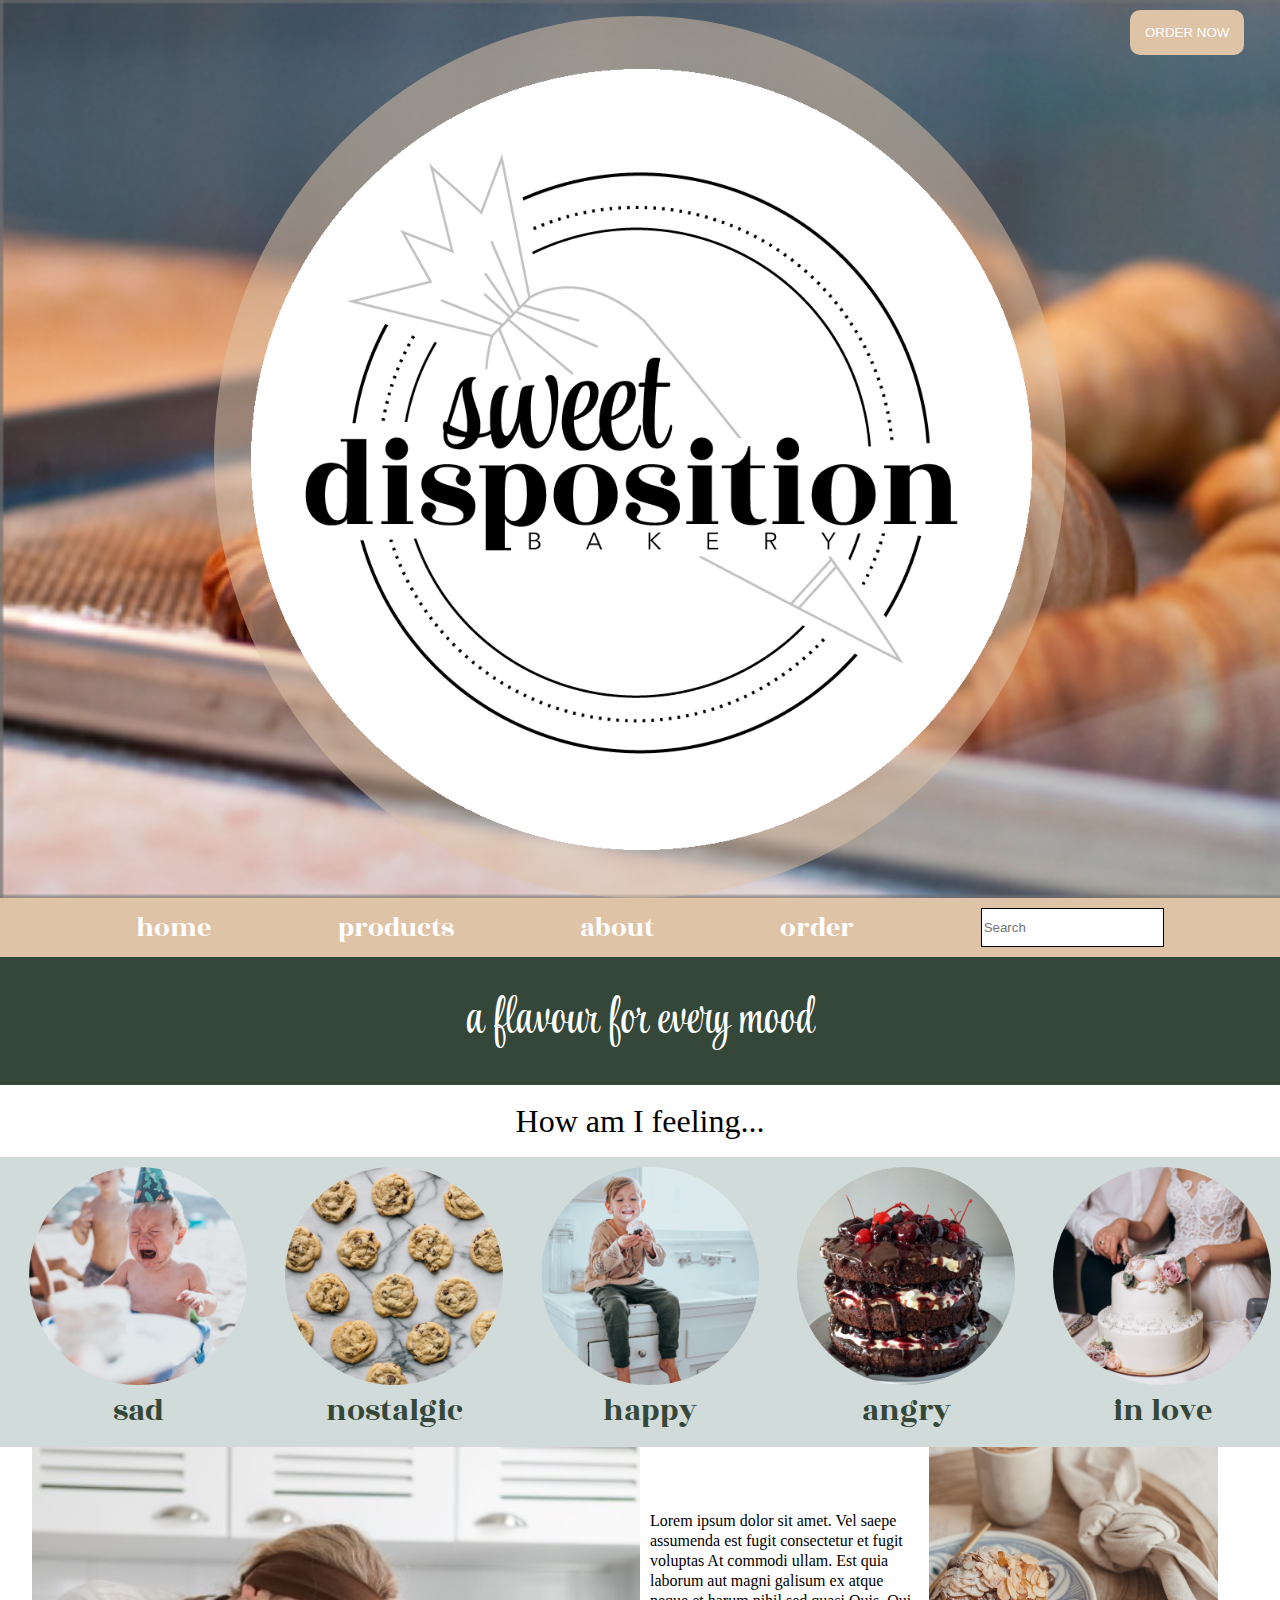
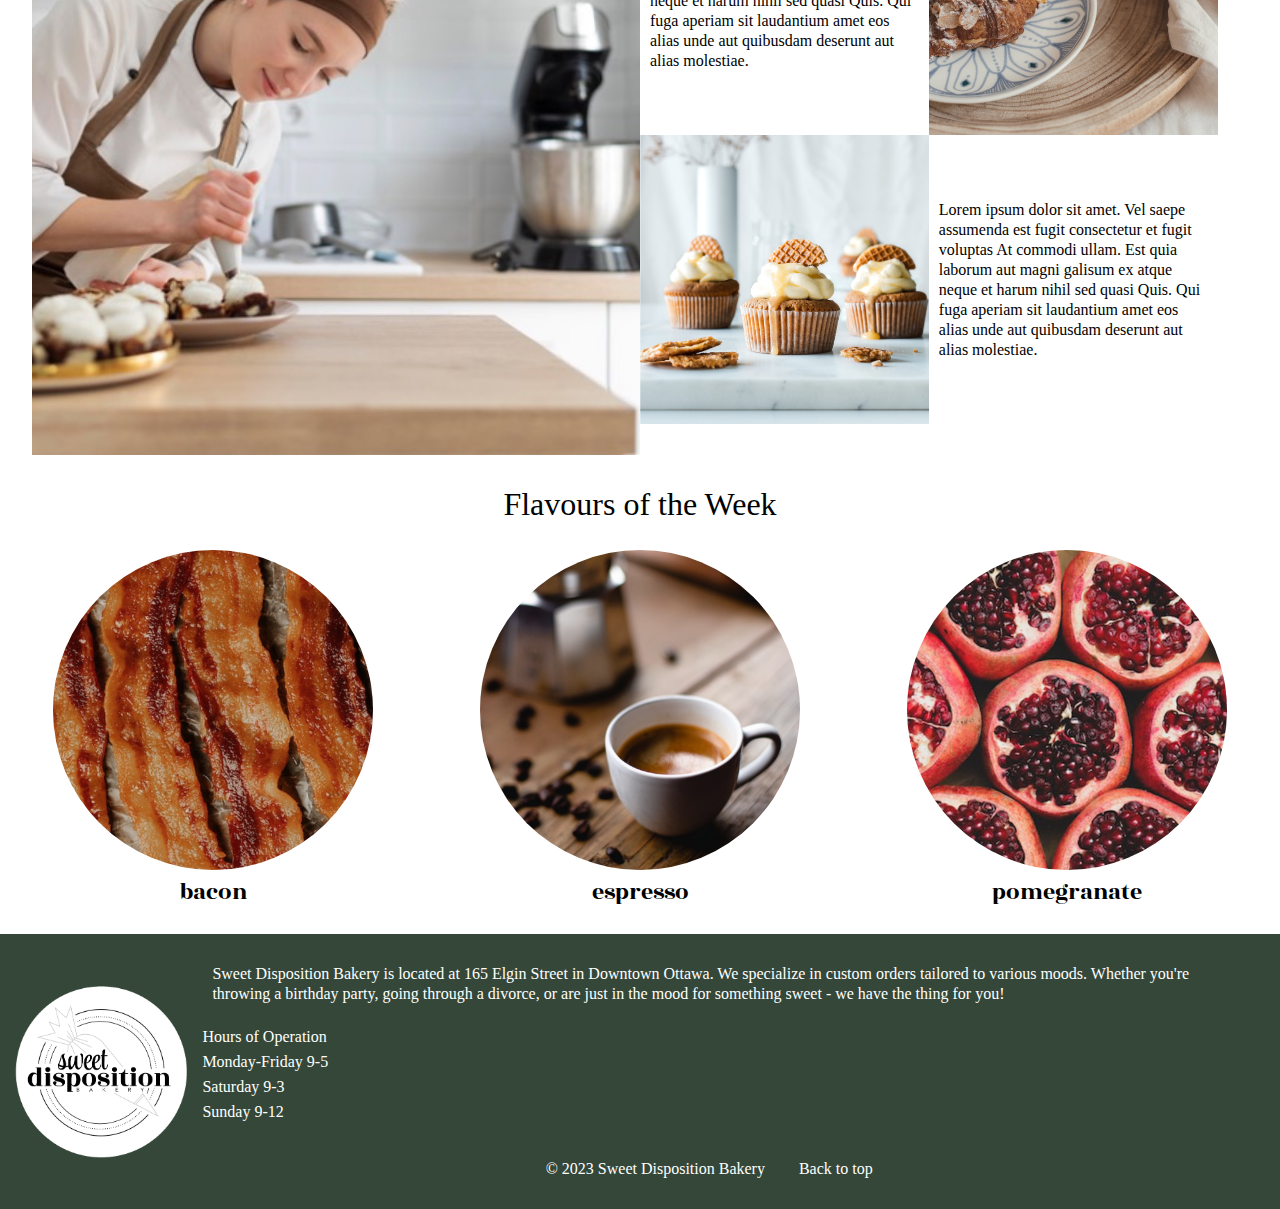
==== index.html @ cc915591 "adds responsive images" ====
<!DOCTYPE html>
<html lang="en">
<head>
    <meta charset="UTF-8">
    <meta http-equiv="X-UA-Compatible" content="IE=edge">
    <meta name="viewport" content="width=device-width, initial-scale=1.0">
    <title>Homepage</title>
    <link rel="stylesheet" href="css/main.css">
    <link rel="preconnect" href="https://fonts.googleapis.com">
    <link rel="preconnect" href="https://fonts.gstatic.com" crossorigin>
    <link href="https://fonts.googleapis.com/css2?family=Open+Sans:wght@400;700;800&family=Oswald:wght@200&family=Public+Sans:wght@300&family=Style+Script&display=swap" rel="stylesheet">
    <link rel="preconnect" href="https://fonts.googleapis.com">
    <link rel="preconnect" href="https://fonts.gstatic.com" crossorigin>
    <link href="https://fonts.googleapis.com/css2?family=Rozha+One&display=swap" rel="stylesheet">
</head>
<body>
    <div class="container" id="top">
        <!-- establishes heading structure -->
        <header  role="banner">
            <!-- button takes client to order page -->
            <button class="order"><a href="order.html">Order Now</a></button>
            <!-- Site Header & Title -->
            <h1>Sweet Disposition Bakery</h1>
            <div class="opacitylogo">
                <img src="images/logo.png" alt="sweet disposition logo" class="logo">
            </div>
        </header>    
        <!-- establishes website navigation -->
        <nav role="navigation">
            <ul>
                <li class="nav"><a href="index.html">home</a></li>
                <li class="nav"><a href="products.html">products</a></li>
                <li class="nav"><a href="about.html">about</a></li>
                <li class="nav"><a href="order.html">order</a></li>
                <input type="text" placeholder="Search" role="search">
            </ul>
        </nav>
        <!-- establishes main content structure -->
        <main role="main"> 
            <!-- establishes container for green background -->
            <div class="green">
                <h2 class="style">a flavour for every mood</h2>
            </div>
            <div class="feeling">
                <h3>How am I feeling...</h3>
            </div>
            <div class="indexwrapper">
                <div class="mood">
                    <!-- mood 1 -->
                    <div class="flex">
                        <source srcset="images/crying-baby-320_x_320.jpg, images/crying-baby-640_x_640.jpg 2x">
                        <source srcset="images/crying-baby-640_x_640.jpg">
                        <source srcset="images/crying-baby-960_x_960.jpg">
                        <img src="images/crying-baby-1024_x_1024.jpg" alt="boy crying with birthday" class="carousel">
                        <h4 class="carousel-label">sad</h4>
                    </div>
                    <!-- mood 2 -->
                    <div class="flex">
                        <source srcset="images/cookies-320_x_320.jpg, images/cookies640_x_640.jpg 2x">
                        <source srcset="images/cookies-640_x_640.jpg">
                        <source srcset="images/cookies-960_x_960.jpg">
                        <img src="images/cookies-1024_x_1024.jpg" alt="chocolate chip cookies" class="carousel">
                        <h4 class="carousel-label">nostalgic</h4>
                    </div>
                    <!-- mood 3 -->
                    <div class="flex">
                        <source srcset="images/kid-eating-cupcake-320_x_320.jpg, images/kid-eating-cupcake-640_x_640.jpg 2x">
                        <source srcset="images/ckid-eating-cupcake-640_x_640.jpg">
                        <source srcset="images/kid-eating-cupcake-960_x_960.jpg">
                        <img src="images/kid-eating-cupcake-1024_x_1024.jpg" alt="smiling boy eating cupcake" class="carousel">
                        <h4 class="carousel-label">happy</h4>
                    </div>
                    <!-- mood 4 -->
                    <div class="flex">
                        <source srcset="images/crying-baby-320_x_320.jpg, images/crying-baby-640_x_640.jpg 2x">
                        <source srcset="images/crying-baby-640_x_640.jpg">
                        <source srcset="images/crying-baby-960_x_960.jpg">
                        <img src="images/chocolate-cake-1024_x_1024.jpg" alt="death by chocolate cake" class="carousel">
                        <h4 class="carousel-label">angry</h4>
                    </div >
                    <!-- mood 5 -->
                    <div class="flex">
                        <source srcset="images/wedding-cake-320_x_320.jpg, images/crying-baby-640_x_640.jpg 2x">
                        <source srcset="images/wedding-cake-640_x_640.jpg">
                        <source srcset="images/wedding-cake-960_x_960.jpg">
                        <img src="images/wedding-cake-1024_x_1024.jpg" alt="couple cutting wedding cake" class="carousel">
                        <h4 class="carousel-label">in love</h4>
                    </div >
                </div>
                <!-- establishes grid layout -->
                <div class="information">
                    <div class="woman">
                        <source srcset="images/woman-preparing-dessert-medium-shot-320_x_320.jpg, images/woman-preparing-dessert-medium-shot-640_x_640.jpg 2x">
                        <source srcset="images/woman-preparing-dessert-medium-shot-640_x_640.jpg">
                        <source srcset="images/woman-preparing-dessert-medium-shot-960_x_960.jpg">
                        <img src="images/woman-preparing-dessert-medium-shot-1024_x_1024.jpeg" alt="woman icing cupcakes" class="baker">
                    </div>
                    <div class="grandchild">
                        <div class="info1">
                            <p class="fit">Lorem ipsum dolor sit amet. Vel saepe
                            assumenda est fugit consectetur et fugit
                            voluptas At commodi ullam. Est quia
                            laborum aut magni galisum ex atque
                            neque et harum nihil sed quasi Quis.
                            Qui fuga aperiam sit laudantium amet
                            eos alias unde aut quibusdam deserunt
                            aut alias molestiae.</p>
                            <source srcset="images/coffee-croissant-320_x_320.jpg, images/coffee-croissant-640_x_640.jpg 2x">
                            <source srcset="images/coffee-croissant-640_x_640.jpg">
                            <source srcset="images/coffee-croissant-960_x_960.jpg">
                            <img src="images/coffee-croissant-1024_x_1024.jpg" alt="coffee and croissant"         class="coffee-croissant">
                        </div>
                        <div class="info2">

                            <p class="fit">Lorem ipsum dolor sit amet. Vel saepe
                            assumenda est fugit consectetur et fugit
                            voluptas At commodi ullam. Est quia
                            laborum aut magni galisum ex atque
                            neque et harum nihil sed quasi Quis.
                            Qui fuga aperiam sit laudantium amet
                            eos alias unde aut quibusdam deserunt
                            aut alias molestiae.</p>
                            <source srcset="images/waffle-cupcakes-320_x_320.jpg, images/waffle-cupcakes-640_x_640.jpg 2x">
                            <source srcset="images/waffle-cupcakes-640_x_640.jpg">
                            <source srcset="images/waffle-cupcakes-960_x_960.jpg">
                            <img src="images/waffle-cupcakes-1024_x_1024.jpg" alt="waffle cone cupcakes" class="waffle-cupcake"> 
                        </div>
                    </div>
                </div>
            </div>
            <div class="flavours">
                <h3 class="fotw">Flavours of the Week</h3>
            </div>
            <!-- establishes container for beige background -->
            <div class="flavourpics">
                <div class="flavourlabel">
                    <source srcset="images/wright-brand-bacon-VVtVBLKkrik-unsplash-320_x_320.jpg, images/wright-brand-bacon-VVtVBLKkrik-unsplash-640_x_640.jpg 2x">
                    <source srcset="images/wright-brand-bacon-VVtVBLKkrik-unsplash-640_x_640.jpg">
                    <source srcset="images/wright-brand-bacon-VVtVBLKkrik-unsplash-960_x_960.jpg">
                    <img src="images/wright-brand-bacon-VVtVBLKkrik-unsplash-1024_x_1024.jpg" alt="crispy bacon" class="circle">
                    <h4 class="label">bacon</h4>
                </div>
                <div class="flavourlabel">
                    <source srcset="images/andres-vera-BewKTZMv7V0-unsplash-320_x_320.jpg, images/cookies640_x_640.jpg 2x">
                    <source srcset="images/andres-vera-BewKTZMv7V0-unsplash-640_x_640.jpg">
                    <source srcset="images/andres-vera-BewKTZMv7V0-unsplash960_x_960.jpg">
                    <img src="images/andres-vera-BewKTZMv7V0-unsplash-1024_x_1024.jpg" alt="coffee" class="circle">
                    <h4 class="label">espresso</h4>
                </div>
                <div class="flavourlabel">
                    <source srcset="images/pomegranate--320_x_320.jpg, images/cookies640_x_640.jpg 2x">
                    <source srcset="images/pomegranate--640_x_640.jpg">
                    <source srcset="images/pomegranate--960_x_960.jpg">
                    <img src="images/pomegranate-1024_x_1024.jpg" alt="pomegranate" class="circle">
                    <h4 class="label">pomegranate</h4>
                </div>
            </div>
            </div>
        </main>
        <!-- establishes footer structure -->
        <footer role="contentinfo">
            <!-- establishes container for footer flex -->
            <div class="footerwpic">
                <img src="images/logo.png" alt="sweet disposition logo" class="footerlogo">
                 <!-- establishes copyright information and groups story in footer-->
                <div class="footerstory">
                    <p>
                    Sweet Disposition Bakery is located at 165 Elgin Street in Downtown Ottawa.  We specialize in custom orders tailored to various moods.  Whether you're throwing a birthday party, going through a divorce, or are just in the mood for something sweet - we have the thing for you!
                    </p>
                    <ul class="hours">
                        <li>Hours of Operation</li>
                        <li>Monday-Friday 9-5</li>
                        <li>Saturday 9-3</li>
                        <li>Sunday 9-12</li>
                    </ul>
                    <p class="copy">
                        &copy; 2023 Sweet Disposition Bakery
                        <a href="#top" class="backtotop">Back to top</a>
                    </p>
                </div>
            </div>
        </footer>
    </div>
</body>
</html>
---- css/main.css ----
/* //////////////////////////////////////////////////////////////////////////////////
CSS RESET
/////////////////////////////////////////////////////////////////////////////////// */
/* http://meyerweb.com/eric/tools/css/reset/ 
   v2.0 | 20110126
   License: none (public domain)
*/

html, body, div, span, applet, object, iframe,
h1, h2, h3, h4, h5, h6, p, blockquote, pre,
a, abbr, acronym, address, big, cite, code,
del, dfn, em, img, ins, kbd, q, s, samp,
small, strike, strong, sub, sup, tt, var,
b, u, i, center,
dl, dt, dd, ol, ul, li,
fieldset, form, label, legend,
table, caption, tbody, tfoot, thead, tr, th, td,
article, aside, canvas, details, embed, 
figure, figcaption, footer, header, hgroup, 
menu, nav, output, ruby, section, summary,
time, mark, audio, video {
	margin: 0;
	padding: 0;
	border: 0;
	font-size: 100%;
	font: inherit;
	vertical-align: baseline;
}
/* HTML5 display-role reset for older browsers */
article, aside, details, figcaption, figure, 
footer, header, hgroup, menu, nav, section {
	display: block;
}
body {
	line-height: 1;
}
ol, ul {
	list-style: none;
}
blockquote, q {
	quotes: none;
}
blockquote:before, blockquote:after,
q:before, q:after {
	content: '';
	content: none;
}
table {
	border-collapse: collapse;
	border-spacing: 0;
}




/* //////////////////////////////////////////////////////////////////////////////////
SITE WIDE
/////////////////////////////////////////////////////////////////////////////////// */

/* sets font size for entire site */
html {
    font-size: 16px;
}

/* sets style for button in header
colours, border, uppercase, spacing, alignment */
.order {
    background-color: #DFC3A7;
    color: white;
    border: none;
    text-transform: uppercase;
    padding: 15px;
    border-radius: 10px;
    margin: 10px;
    position: absolute;
    right: 2%;
    transition: transform 1s;
}

.order:hover {
    transform: scale(1.25);
}

/* hides site title in header from site as the logo shows the title */
h1 {
    visibility: hidden;
    background-color: #DFC3A7;
}

/* container for logo image makes content display as flex and centers it in the page */
.opacitylogo {
   margin: auto;
    border-radius: 50%;
    justify-content: center;
    align-items: center;
    background-color:  rgba(223, 195, 167, 0.5);
    width: 65%;
    padding: 10px;
    padding-bottom: 10px;
}

/* sets width of logo image to 50% */
.logo {
    width: 100%;
   }

/* styles nav bar text by eliminating underline and setting colour to white */
   a {
    text-decoration: none;
    color: white;
}

/* formats header by adding background image, preventing repetition of image, and setting size to cover full width */
header {
    background-image: url('/images/croissant.jpg');   
    background-repeat: no-repeat;
    background-size: cover;
}

/* sets background colour of navigation bar */
nav {
    background-color: #DFC3A7;
}

/* formats section with slogan to center content, set background and text colour */
.green {
    display: flex;
    justify-content: center;
    align-content: center;
    background-color: #344739;
    color: white;
    padding: 30px;
}

.style {
    font-family: 'Style Script', cursive;
    font-size: 3rem;
}

/* formats footer with text and background colour */
footer {
    background-color: #344739;
    color: white;
}

/* sets font size and font weight for text in nav and establishes timing of transition for hover state */
.nav {
    font-size: 1.75rem;
    font-weight: 400;
    transition: transform 1s;
    font-family: 'Rozha One', serif;
}

/* establishes transition of increasing scale by 1.5 for nav text */
.nav:hover {
    transform: scale(1.5);
}

/* sets unordered list of nav bar to flex so content can be spaced evenly, and adds spacing */
ul {
    display: flex;
    justify-content: space-evenly;
    align-items: center;
    margin: 0;
    padding: 10px;
}

/* formats footer section by setting as flex and altering spacing */
.footerwpic {
    display: flex;
    flex-direction: column;
    justify-content: center;
    align-items: center;
    padding: 10px;
    margin-top: 20px;
    width: 95%;
}

/* sets footer text to flex, with column direction and centered, also adjusts spacing */
.footerstory {
    display: flex;
    flex-direction: column;
    justify-content: center;
    align-items: center;
    padding: 10px;
    line-height: 25px;
}

.backtotop {
    padding-left: 30px;
}

.copy {
    padding-top: 25px;
}

.hours {
    display: flex;
    flex-direction: column;
}

.footerlogo {
    width: 50%;
    margin: auto;
}
@media screen and (max-width: 640px) {
}



/* MEDIUM VIEWPORT*/
@media screen and (min-width: 641px) and (max-width: 1007px) {
   /* formats footer section by setting as flex and altering spacing */
.footerwpic {
    display: flex;
    padding: 10px;
    width: 90%;
    justify-content: center;
    align-items: center;
} 
}



/* LARGE VIEWPORT */
@media screen and (min-width: 1008px) {
   /* formats footer section by setting as flex and altering spacing */
.footerwpic {
    display: flex;
    flex-direction: row;
    padding: 10px;
} 
.footerlogo {
    width: 15%;
}
.hours {
    display: flex;
    align-items: flex-start
}
}


/* //////////////////////////////////////////////////////////////////////////////////
INDEX
/////////////////////////////////////////////////////////////////////////////////// */

/* sets width of container for index content */
/* .container {
    max-width: 1200px;
    margin: auto;
} */

.fotw {
    padding: 20px;
}

.carousel-label {
    font-family: 'Rozha One', serif;
    color: #344739;
    font-size: 2rem;
}

.info1 {
    width: 95%;
    margin: auto;
    background-color: #DFC3A7;
    display: flex;
    flex-direction: column-reverse;
    align-items: center;
    padding-top: 40px;

}

.info2 {
    width: 95%;
    margin: auto;
    background-color: #DFC3A7;
    display: flex;
    flex-direction: column-reverse;
    align-items: center;
    padding-top: 40px;
}

.fit {
    width: 85%;
    padding: 10px;
    line-height: 20px;
}
/* sets width of images with the class of carousel to 95% */
.carousel {
    width: 95%;
    max-width: 640px;
    margin: auto;
    border-radius: 50%;
    max-height: 450px;
}

.coffee-croissant {
    width: 85%;
    max-width: 640px;
}

.waffle-cupcake {
    width: 85%;
    max-width: 640px;
}

/* centers how am i feeling section */
.feeling {
    display: flex;
    justify-content: center;
    padding: 20px;
    font-size: 2rem;
}

/* sets section of moods to flex, adjusts spacing of content, sets background colour */
.mood {
    display: flex;
    padding: 10px;
    flex-direction: column;
    background-color: #D1DCDA;
    width: 100%;
}

.flavours {
    display: flex;
    justify-content: center;
    font-size: 2rem;
    padding: 10px;
}

.circle {
    border-radius: 50%;
    width: 95%;
}

.flavourlabel {
    display: flex;
    flex-direction: column;
    align-items: center;
    justify-content: center;
}

.label {
    font-size: 2rem;
    padding: 10px;
    font-family: 'Rozha One', serif;
}

/* MEDIUM VIEWPORT*/
@media screen and (min-width: 641px) and (max-width: 1007px) {
    .flavours {
        display: flex;
        justify-content: center;
        font-size: 2rem;
        padding: 10px;
    }
    
    .flavourpics {
        display: flex;
        flex-direction: row;
    }

    .circle {
        border-radius: 50%;
        width: 75%;
        transition: transform 1s;
    }

    .circle:hover {
        transform: scale(1.25);
    }
    
    .flavourlabel {
        display: flex;
        flex-direction: column;
        align-items: center;
        justify-content: center;

    }
    
    .label {
        font-size: 1.5rem;
        padding: 10px;
    }
    .information {
        display: flex;
        width: 95%;
        flex-direction: column;
        align-items: center;
    }

    .grandchild {
        display: flex;
    }

}

/* LARGE VIEWPORT */
@media screen and (min-width: 1008px) {
    .baker {
        width: 100%;
    }

    .flavours {
        display: flex;
        justify-content: center;
        font-size: 2rem;
        padding: 10px;
    }
    
    .flavourpics {
        display: flex;
        flex-direction: row;
    }

    .circle {
        border-radius: 50%;
        width: 75%;
        transition: transform 1s;
    }

    .circle:hover {
        transform: scale(1.25);
    }
    
    .flavourlabel {
        display: flex;
        flex-direction: column;
        align-items: center;
        justify-content: center;
    }
    
    .label {
        font-size: 1.5rem;
        padding: 10px;
    }
    .information {
        margin: auto;
        display: flex;
        flex-direction: row;
        width: 95%;
    }

    .coffee-croissant {
        width: 50%;
    }

    .waffle-cupcake {
        width: 50%;
    }

    .grandchild {
        width: 50%;
        display: flex;
        flex-direction: column;

    }

    .fit {
        width: 50%;
    }

    .woman {
        width: 50%;
    }

  .info1 {
    display: flex;
    flex-direction: row;
    background-color: white;
    padding: 0;
    margin: 0;
  }

  .info2 {
    display: flex;
    flex-direction: row-reverse;
    background-color: white;
    padding: 0;
    margin: 0;
  }
    /* sets section of moods to flex, adjusts spacing of content, sets background colour */
.mood {
    display: flex;
    padding: 10px;
    justify-content: space-between;
    background-color: #D1DCDA;
}
/* sets width of images with the class of carousel to 15% */
.carousel {
    width: 15%;
}


} 


/* //////////////////////////////////////////////////////////////////////////////////
PRODUCTS
/////////////////////////////////////////////////////////////////////////////////// */

.section {
    font-size: 2rem;
    display: flex;
    justify-content: center;
    background-color: #CEDDDA;
    padding: 10px;
    margin-top: 10px;
    margin-bottom: 10px;
}

.wrapper {
    width: 95%;
    margin: auto;
}

.products {
    width: 100%;
}

.title {
    display: flex;
    justify-content: center;
    padding: 10px;
    font-size: 1.25rem;
}

.pies {
    display: flex;
    flex-direction: row;
    justify-content: space-evenly;
    font-size: 1.25rem;
    padding: 10px;
}

@media screen and (max-width: 640px) {

}

/* MEDIUM VIEWPORT*/
@media screen and (min-width: 641px) and (max-width: 1007px) {
    .mood {
        display: flex;

    }
}



/* LARGE VIEWPORT */
@media screen and (min-width: 1008px) {
    .mood {
        display: flex;
        flex-direction: row;
        justify-content: center;
        align-items: center;
    }
    .carousel {
        width: 85%;
    }
    .flex {
        display: flex;
        flex-direction: column;
        justify-content: center;
        align-items: center;
    }
    .carousel-label {
        padding: 10px;
    }
}

/* //////////////////////////////////////////////////////////////////////////////////
ABOUT
/////////////////////////////////////////////////////////////////////////////////// */

.shop {
    background-color: #DFC3A7;
    color: white;
    border: 1px solid white;
    text-transform: uppercase;
    padding: 15px;
    border-radius: 10px;
    margin: 10px;
}

.aboutwrapper {
    width: 95%;
    margin: auto;
}

h2 {
    font-size: 2rem;
    display: flex;
    justify-content: center;
    padding: 10px;
}

.blue {
    background-color: #CEDDDA;
    margin: 10px;
}

p {
    line-height: 20px;
    padding: 10px;
}

.small {
    width: 95%;
}

ul {
    width: 100%;
}

.team {
    display: flex;
    flex-direction: column;
    justify-content: center;
    align-items: center;
}

@media screen and (max-width: 640px) {

.about {
    line-height: 20px;
}
}
/* MEDIUM VIEWPORT*/
@media screen and (min-width: 641px) and (max-width: 1007px) {
    
}



/* LARGE VIEWPORT */
@media screen and (min-width: 1008px) {
    
}

/* //////////////////////////////////////////////////////////////////////////////////
ORDER
/////////////////////////////////////////////////////////////////////////////////// */

.form {
    width: 95%;
    margin: auto;
}

form {
    display: flex;
    flex-direction: column;
    line-height: 35px;
    padding: 10px;
    font-size: 1.5rem;
}

input {
    line-height: 35px;
    border: 1px solid black;
}

.submit {
    background-color: #DFC3A7;
    color: white;
    border: 1px solid white;
    text-transform: uppercase;
    padding: 15px;
    border-radius: 10px;
    margin: 10px;
    font-size: 1.25rem;
}
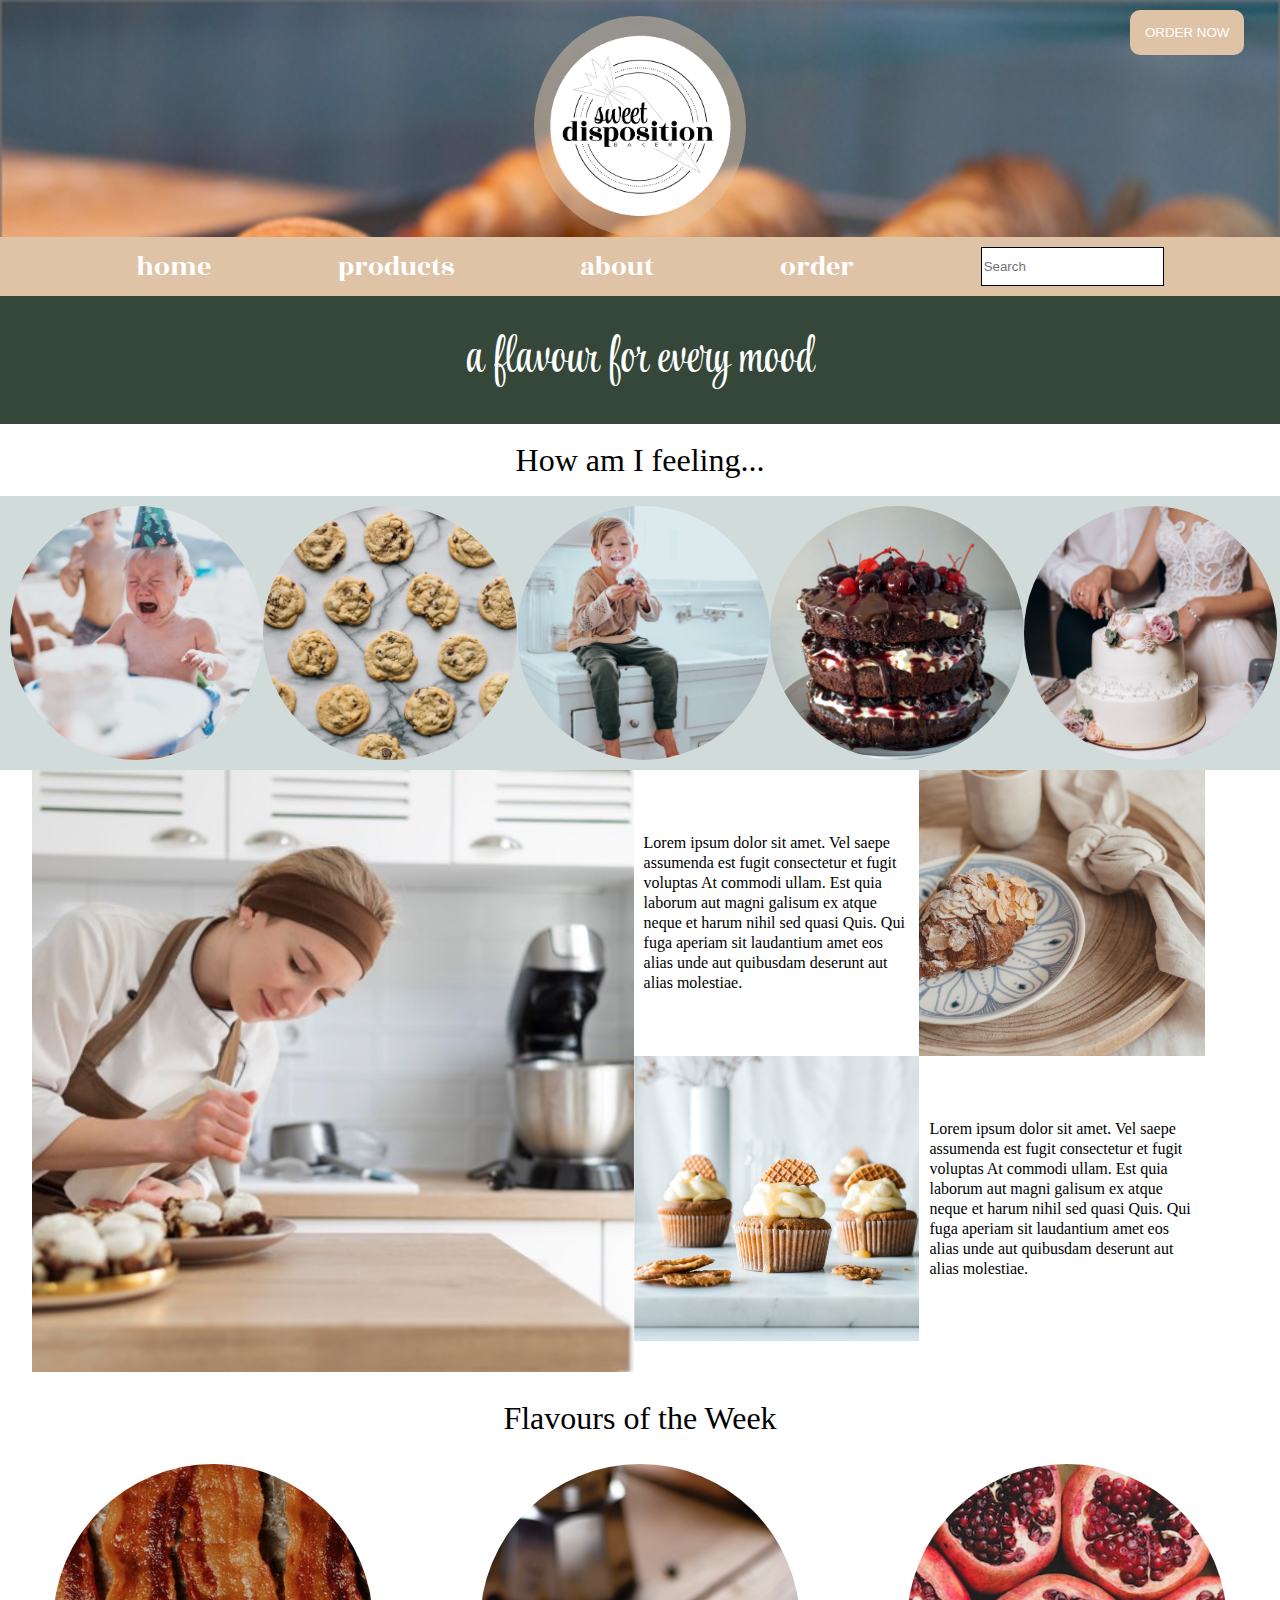
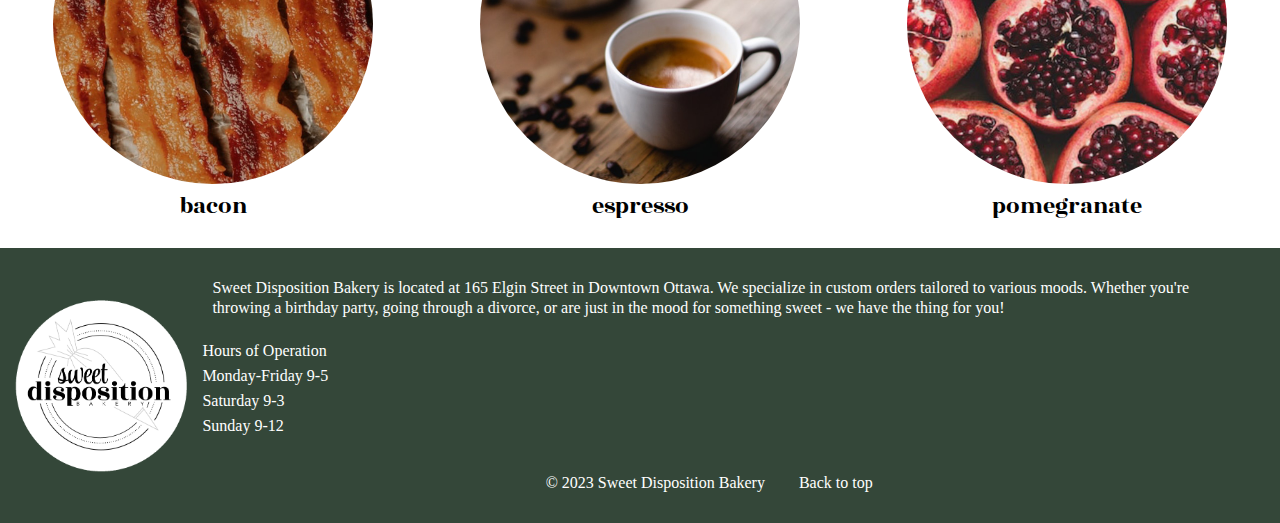
==== commit 712595ae: "fixes opacity on carousel images" ====
--- a/index.html
+++ b/index.html
@@ -52,7 +52,11 @@
                         <source srcset="images/crying-baby-640_x_640.jpg">
                         <source srcset="images/crying-baby-960_x_960.jpg">
                         <img src="images/crying-baby-1024_x_1024.jpg" alt="boy crying with birthday" class="carousel">
-                        <h4 class="carousel-label">sad</h4>
+                        <div class="overlaycircle">
+                            <div class="overlaytext">
+                                <h4 class="carousel-label">sad</h4>
+                            </div>
+                        </div>
                     </div>
                     <!-- mood 2 -->
                     <div class="flex">
@@ -60,15 +64,24 @@
                         <source srcset="images/cookies-640_x_640.jpg">
                         <source srcset="images/cookies-960_x_960.jpg">
                         <img src="images/cookies-1024_x_1024.jpg" alt="chocolate chip cookies" class="carousel">
-                        <h4 class="carousel-label">nostalgic</h4>
+                        <div class="overlaycircle">
+                            <div class="overlaytext">
+                                <h4 class="carousel-label">nostalgic</h4>
+                            </div>
+                        </div>
                     </div>
                     <!-- mood 3 -->
                     <div class="flex">
-                        <source srcset="images/kid-eating-cupcake-320_x_320.jpg, images/kid-eating-cupcake-640_x_640.jpg 2x">
-                        <source srcset="images/ckid-eating-cupcake-640_x_640.jpg">
-                        <source srcset="images/kid-eating-cupcake-960_x_960.jpg">
-                        <img src="images/kid-eating-cupcake-1024_x_1024.jpg" alt="smiling boy eating cupcake" class="carousel">
-                        <h4 class="carousel-label">happy</h4>
+                        <source srcset="images/kid-eating-cupcake-320_x_320.jpg, images/andres-vera-BewKTZMv7V0-unsplash-640_x_640 2x">
+                        <source srcset="images/kid-eating-cupcake-640_x_640.jpg">
+                        <source srcset="images/kid-eating-cupcake-1024_x_1024.jpg">
+                        <img src="images/kid-eating-cupcake-1024_x_1024.jpg" alt="kid eating cupcake" class="carousel">
+                        <div class="overlaycircle">
+                            <div class="overlaytext">
+                                <h4 class="carousellabel">happy</h4>
+                            </div>
+                        </div>
+
                     </div>
                     <!-- mood 4 -->
                     <div class="flex">
@@ -76,7 +89,11 @@
                         <source srcset="images/crying-baby-640_x_640.jpg">
                         <source srcset="images/crying-baby-960_x_960.jpg">
                         <img src="images/chocolate-cake-1024_x_1024.jpg" alt="death by chocolate cake" class="carousel">
-                        <h4 class="carousel-label">angry</h4>
+                        <div class="overlaycircle">
+                            <div class="overlaytext">
+                                <h4 class="carousel-label">angry</h4>
+                            </div>
+                        </div>
                     </div >
                     <!-- mood 5 -->
                     <div class="flex">
@@ -84,7 +101,11 @@
                         <source srcset="images/wedding-cake-640_x_640.jpg">
                         <source srcset="images/wedding-cake-960_x_960.jpg">
                         <img src="images/wedding-cake-1024_x_1024.jpg" alt="couple cutting wedding cake" class="carousel">
-                        <h4 class="carousel-label">in love</h4>
+                        <div class="overlaycircle">
+                            <div class="overlaytext">
+                                <h4 class="carousel-label">in love</h4>
+                            </div>
+                        </div>
                     </div >
                 </div>
                 <!-- establishes grid layout -->
@@ -94,6 +115,12 @@
                         <source srcset="images/woman-preparing-dessert-medium-shot-640_x_640.jpg">
                         <source srcset="images/woman-preparing-dessert-medium-shot-960_x_960.jpg">
                         <img src="images/woman-preparing-dessert-medium-shot-1024_x_1024.jpeg" alt="woman icing cupcakes" class="baker">
+                        <div class="overlay">
+                            <div class="overlaytext"> 
+                                <h4 class="ab"><a href="about.html">About Us</a></h4>
+                                <p class="rm"><a href="about.html">Read More...</a></p>
+                            </div>
+                        </div>
                     </div>
                     <div class="grandchild">
                         <div class="info1">
--- a/css/main.css
+++ b/css/main.css
@@ -203,8 +203,7 @@
     width: 50%;
     margin: auto;
 }
-@media screen and (max-width: 640px) {
-}
+
 
 
 
@@ -218,6 +217,10 @@
     justify-content: center;
     align-items: center;
 } 
+
+.opacitylogo {
+    width: 30%;
+}
 }
 
 
@@ -237,6 +240,9 @@
     display: flex;
     align-items: flex-start
 }
+.opacitylogo {
+    width: 15%;
+}
 }
 
 
@@ -244,11 +250,14 @@
 INDEX
 /////////////////////////////////////////////////////////////////////////////////// */
 
-/* sets width of container for index content */
-/* .container {
-    max-width: 1200px;
-    margin: auto;
-} */
+.container {
+    width: 100%;
+}
+
+.indexwrapper {
+    width: 99%;
+}
+
 
 .fotw {
     padding: 20px;
@@ -279,6 +288,86 @@
     flex-direction: column-reverse;
     align-items: center;
     padding-top: 40px;
+}
+
+.overlay {
+    display: flex;
+    justify-content: center;
+    align-items: center;
+    position: absolute;
+    top: 0;
+    left: 0;
+    width: 100%;
+    height: 100%;
+    background-color: rgba(0, 0, 0, 0.6);
+    color: white;
+    opacity: 0;
+    transition: opacity 0.25s;
+
+}
+
+.overlaycircle {
+    display: flex;
+    justify-content: center;
+    align-items: center;
+    position: absolute;
+    top: 0;
+    left: 0;
+    width: 100%;
+    height: 100%;
+    background-color: rgba(255, 255, 255, 0.6);
+    color: white;
+    opacity: 0;
+    border-radius: 50%;
+    transition: opacity 0.25s;
+
+}
+
+.overlaycircle:hover {
+    opacity: 1;
+}
+
+.flex {
+    position: relative;
+}
+
+.carousel {
+    display: block;
+}
+
+.overlaytext {
+    display: flex;
+    flex-direction: column;
+    justify-content: center;
+    align-items: center;
+    font-size: 3rem;
+    line-height: 100px;
+    font-family: 'Rozha One', serif;
+}
+
+
+.ab {
+    text-transform: uppercase;
+    font-size: 5rem;
+}
+
+.rm {
+    padding-top: 25px;
+    text-transform: lowercase;
+}
+
+.overlay:hover {
+    opacity: 1;
+}
+
+.woman {
+    position: relative;
+    width: 100%;
+}
+
+.baker {
+    display: block;
+    width: 100%;
 }
 
 .fit {
@@ -316,7 +405,7 @@
 /* sets section of moods to flex, adjusts spacing of content, sets background colour */
 .mood {
     display: flex;
-    padding: 10px;
+    justify-content: center;
     flex-direction: column;
     background-color: #D1DCDA;
     width: 100%;
@@ -331,7 +420,7 @@
 
 .circle {
     border-radius: 50%;
-    width: 95%;
+    width: 85%;
 }
 
 .flavourlabel {
@@ -483,16 +572,11 @@
     /* sets section of moods to flex, adjusts spacing of content, sets background colour */
 .mood {
     display: flex;
+    flex-direction: row;
     padding: 10px;
     justify-content: space-between;
     background-color: #D1DCDA;
 }
-/* sets width of images with the class of carousel to 15% */
-.carousel {
-    width: 15%;
-}
-
-
 } 
 
 
@@ -557,7 +641,7 @@
         align-items: center;
     }
     .carousel {
-        width: 85%;
+        width: 100%;
     }
     .flex {
         display: flex;
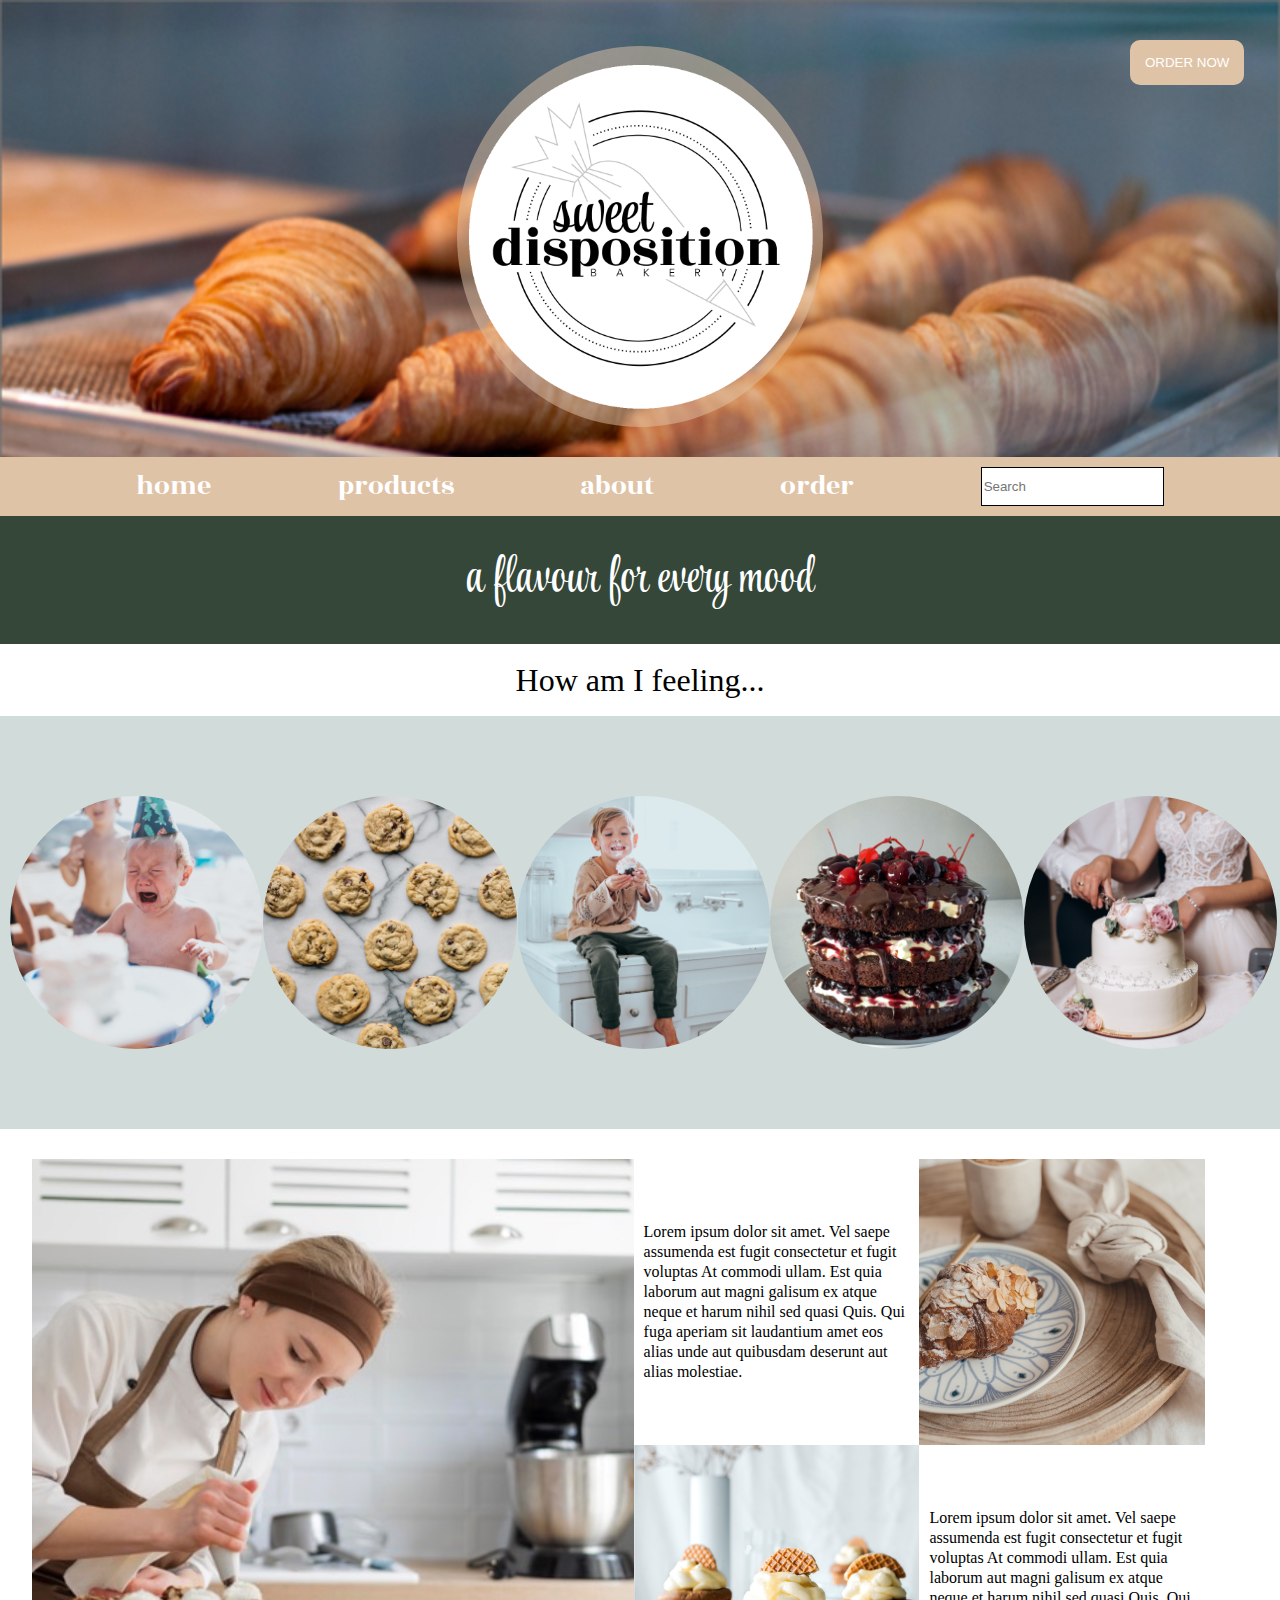
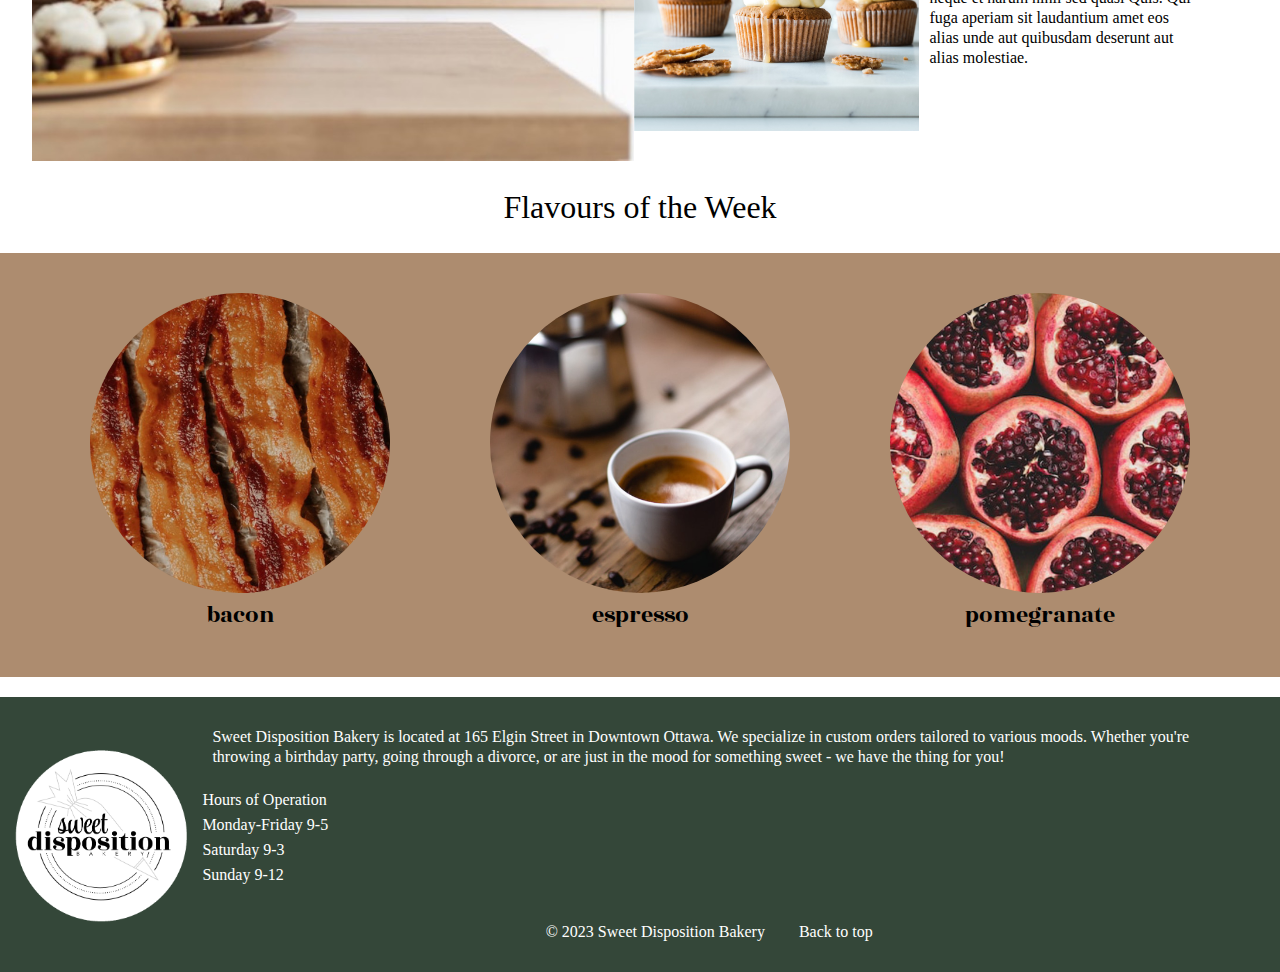
==== commit 766fef8e: "fixes font style for happy carousel" ====
--- a/index.html
+++ b/index.html
@@ -78,7 +78,7 @@
                         <img src="images/kid-eating-cupcake-1024_x_1024.jpg" alt="kid eating cupcake" class="carousel">
                         <div class="overlaycircle">
                             <div class="overlaytext">
-                                <h4 class="carousellabel">happy</h4>
+                                <h4 class="carousel-label">happy</h4>
                             </div>
                         </div>
 
--- a/css/main.css
+++ b/css/main.css
@@ -77,6 +77,7 @@
     transition: transform 1s;
 }
 
+/*  */
 .order:hover {
     transform: scale(1.25);
 }
@@ -95,8 +96,7 @@
     align-items: center;
     background-color:  rgba(223, 195, 167, 0.5);
     width: 65%;
-    padding: 10px;
-    padding-bottom: 10px;
+
 }
 
 /* sets width of logo image to 50% */
@@ -115,6 +115,8 @@
     background-image: url('/images/croissant.jpg');   
     background-repeat: no-repeat;
     background-size: cover;
+    padding: 30px;
+    background-color: #CEDDDA;
 }
 
 /* sets background colour of navigation bar */
@@ -241,7 +243,7 @@
     align-items: flex-start
 }
 .opacitylogo {
-    width: 15%;
+    width: 30%;
 }
 }
 
@@ -266,7 +268,7 @@
 .carousel-label {
     font-family: 'Rozha One', serif;
     color: #344739;
-    font-size: 2rem;
+    font-size: 4rem;
 }
 
 .info1 {
@@ -329,10 +331,13 @@
 
 .flex {
     position: relative;
-}
-
-.carousel {
-    display: block;
+    width: 95%;
+    margin: auto;
+    margin-bottom: 40px;
+}
+
+.flex:nth-child(1) {
+    margin-top: 40px;
 }
 
 .overlaytext {
@@ -377,11 +382,11 @@
 }
 /* sets width of images with the class of carousel to 95% */
 .carousel {
-    width: 95%;
+    width: 100%;
     max-width: 640px;
     margin: auto;
     border-radius: 50%;
-    max-height: 450px;
+    display: block;
 }
 
 .coffee-croissant {
@@ -448,6 +453,7 @@
     .flavourpics {
         display: flex;
         flex-direction: row;
+        background-color: #AD8C6F;
     }
 
     .circle {
@@ -501,6 +507,8 @@
     .flavourpics {
         display: flex;
         flex-direction: row;
+        background-color: #AD8C6F;
+        padding: 40px;
     }
 
     .circle {
@@ -576,6 +584,9 @@
     padding: 10px;
     justify-content: space-between;
     background-color: #D1DCDA;
+    padding-top: 40px;
+    padding-bottom: 40px;
+    margin-bottom: 30px;
 }
 } 
 
@@ -629,8 +640,6 @@
 
     }
 }
-
-
 
 /* LARGE VIEWPORT */
 @media screen and (min-width: 1008px) {
@@ -713,7 +722,14 @@
 }
 /* MEDIUM VIEWPORT*/
 @media screen and (min-width: 641px) and (max-width: 1007px) {
-    
+  .gettoknow {
+    display: flex;
+    flex-direction: row;
+  }
+  .small {
+    width: 90%;
+    border-radius: 50%;
+  }  
 }
 
 
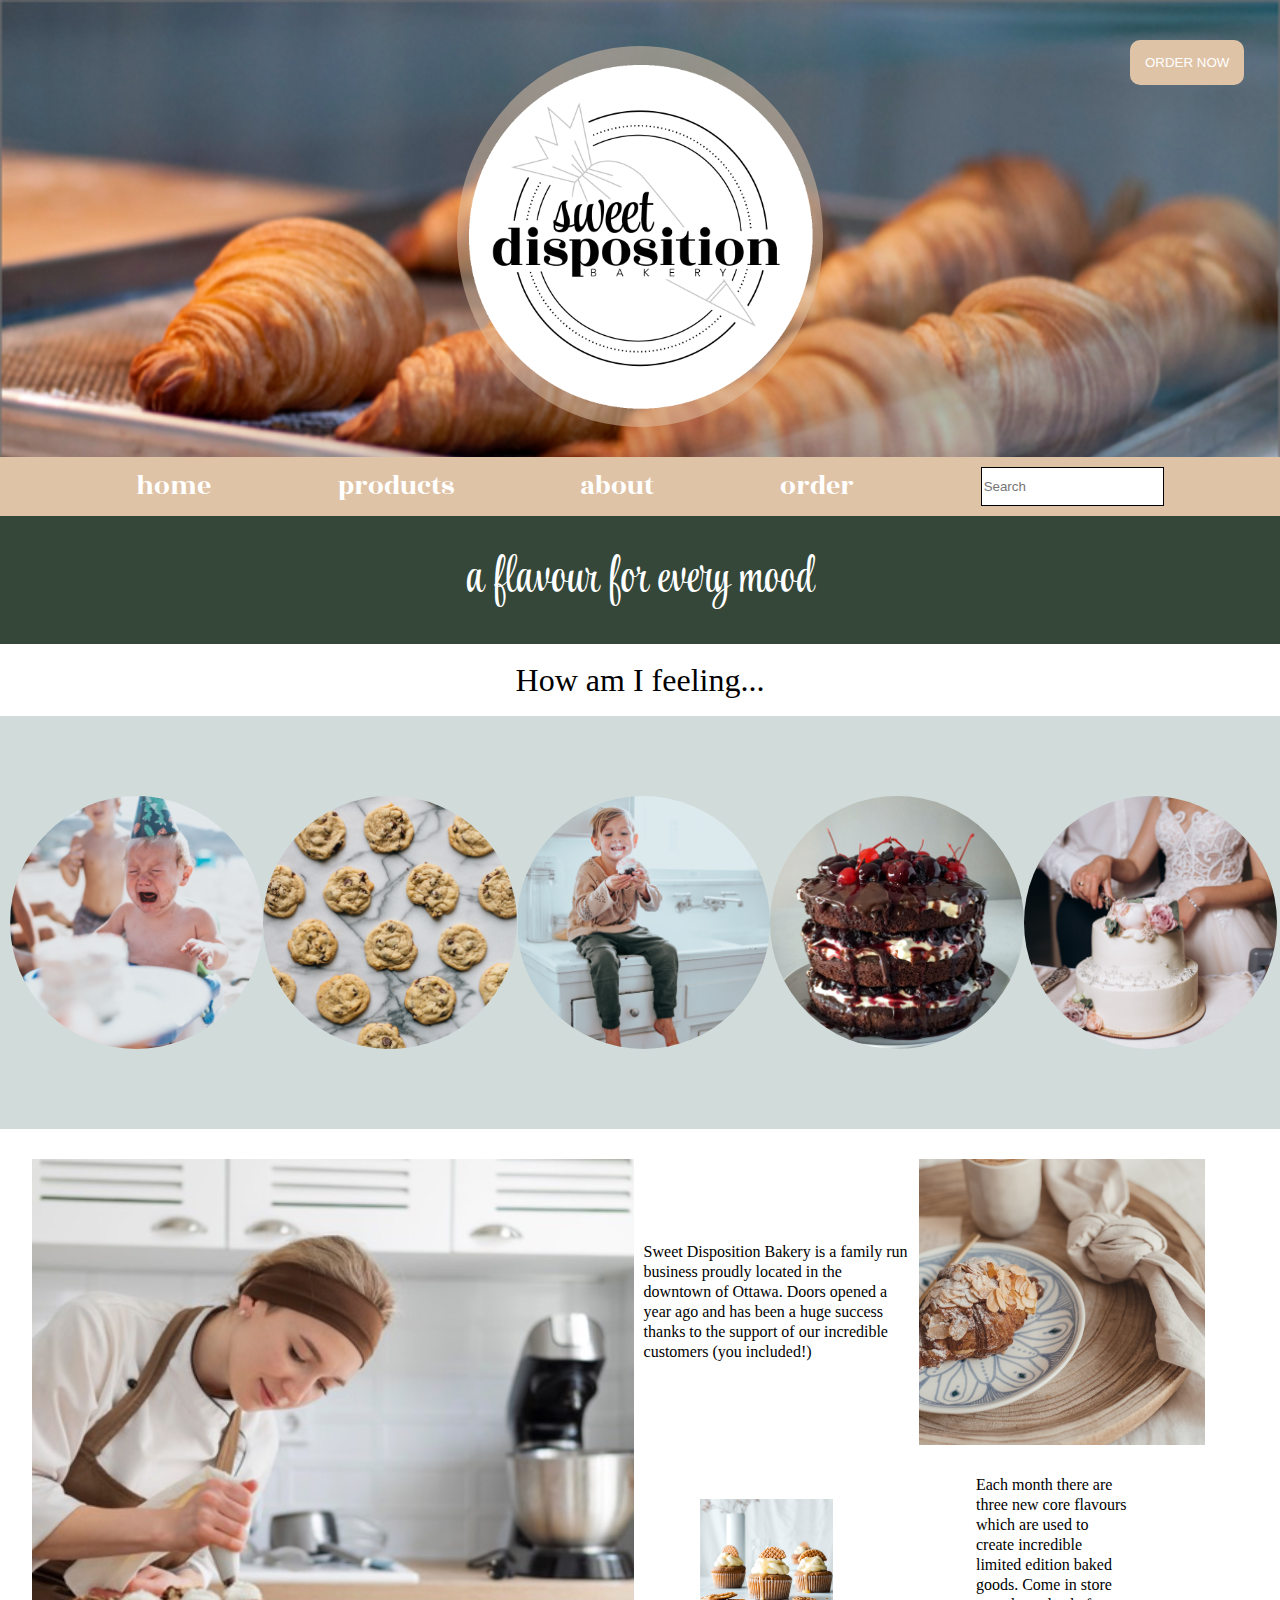
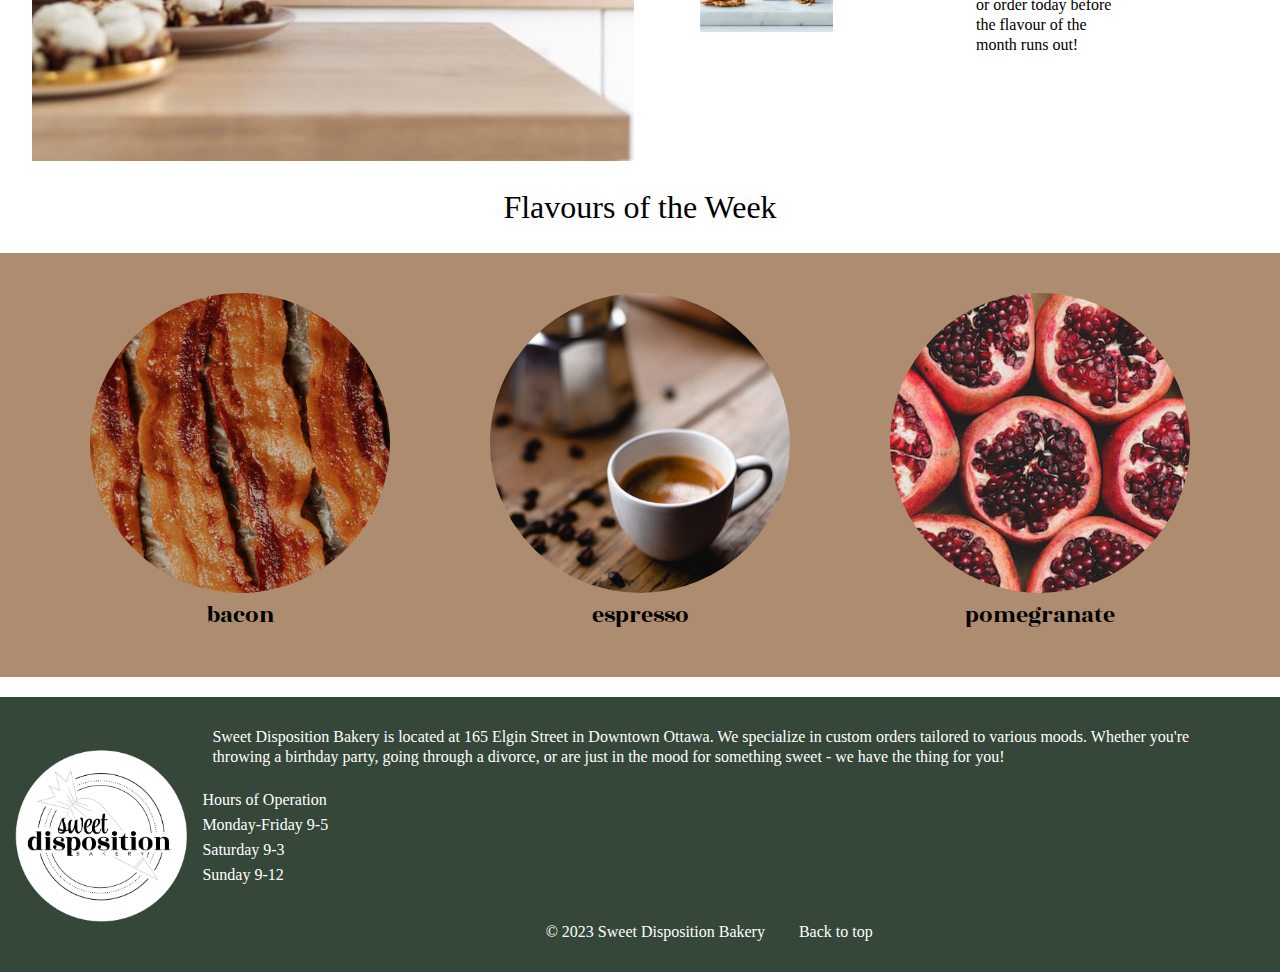
==== commit 98ae18c4: "fixes cards" ====
--- a/index.html
+++ b/index.html
@@ -124,33 +124,26 @@
                     </div>
                     <div class="grandchild">
                         <div class="info1">
-                            <p class="fit">Lorem ipsum dolor sit amet. Vel saepe
-                            assumenda est fugit consectetur et fugit
-                            voluptas At commodi ullam. Est quia
-                            laborum aut magni galisum ex atque
-                            neque et harum nihil sed quasi Quis.
-                            Qui fuga aperiam sit laudantium amet
-                            eos alias unde aut quibusdam deserunt
-                            aut alias molestiae.</p>
+                            <p class="fit">
+                                Sweet Disposition Bakery is a family run business proudly located in the downtown of Ottawa.  Doors opened a year ago and has been a huge success thanks to the support of our incredible customers (you included!)
+                            </p>
                             <source srcset="images/coffee-croissant-320_x_320.jpg, images/coffee-croissant-640_x_640.jpg 2x">
                             <source srcset="images/coffee-croissant-640_x_640.jpg">
                             <source srcset="images/coffee-croissant-960_x_960.jpg">
                             <img src="images/coffee-croissant-1024_x_1024.jpg" alt="coffee and croissant"         class="coffee-croissant">
                         </div>
                         <div class="info2">
-
-                            <p class="fit">Lorem ipsum dolor sit amet. Vel saepe
-                            assumenda est fugit consectetur et fugit
-                            voluptas At commodi ullam. Est quia
-                            laborum aut magni galisum ex atque
-                            neque et harum nihil sed quasi Quis.
-                            Qui fuga aperiam sit laudantium amet
-                            eos alias unde aut quibusdam deserunt
-                            aut alias molestiae.</p>
-                            <source srcset="images/waffle-cupcakes-320_x_320.jpg, images/waffle-cupcakes-640_x_640.jpg 2x">
-                            <source srcset="images/waffle-cupcakes-640_x_640.jpg">
-                            <source srcset="images/waffle-cupcakes-960_x_960.jpg">
-                            <img src="images/waffle-cupcakes-1024_x_1024.jpg" alt="waffle cone cupcakes" class="waffle-cupcake"> 
+                            <div>
+                                <p class="fit">
+                                    Each month there are three new core flavours which are used to create incredible limited edition baked goods.  Come in store or order today before the flavour of the month runs out!
+                                </p>
+                            </div>
+                            <div class="wcd">
+                                <source srcset="images/waffle-cupcakes-320_x_320.jpg, images/waffle-cupcakes-640_x_640.jpg 2x">
+                                <source srcset="images/waffle-cupcakes-640_x_640.jpg">
+                                <source srcset="images/waffle-cupcakes-960_x_960.jpg">
+                                <img src="images/waffle-cupcakes-1024_x_1024.jpg" alt="waffle cone cupcakes" class="waffle-cupcake">
+                            </div> 
                         </div>
                     </div>
                 </div>
--- a/css/main.css
+++ b/css/main.css
@@ -279,17 +279,21 @@
     flex-direction: column-reverse;
     align-items: center;
     padding-top: 40px;
-
+    margin-top: 20px;
+    padding-bottom: 40px;
 }
 
 .info2 {
+    display: flex;
+    margin: auto;
+    flex-direction: column-reverse;
+    justify-content: center;
+    align-items: center;
     width: 95%;
-    margin: auto;
     background-color: #DFC3A7;
-    display: flex;
-    flex-direction: column-reverse;
-    align-items: center;
     padding-top: 40px;
+    margin-top: 20px;
+    padding-bottom: 40px;
 }
 
 .overlay {
@@ -376,9 +380,11 @@
 }
 
 .fit {
+    display: flex;
     width: 85%;
-    padding: 10px;
     line-height: 20px;
+    margin: 20px auto;
+    background-color: white;
 }
 /* sets width of images with the class of carousel to 95% */
 .carousel {
@@ -391,12 +397,15 @@
 
 .coffee-croissant {
     width: 85%;
-    max-width: 640px;
 }
 
 .waffle-cupcake {
     width: 85%;
-    max-width: 640px;
+}
+
+.wcd {
+    display: flex;
+    justify-content: center;
 }
 
 /* centers how am i feeling section */
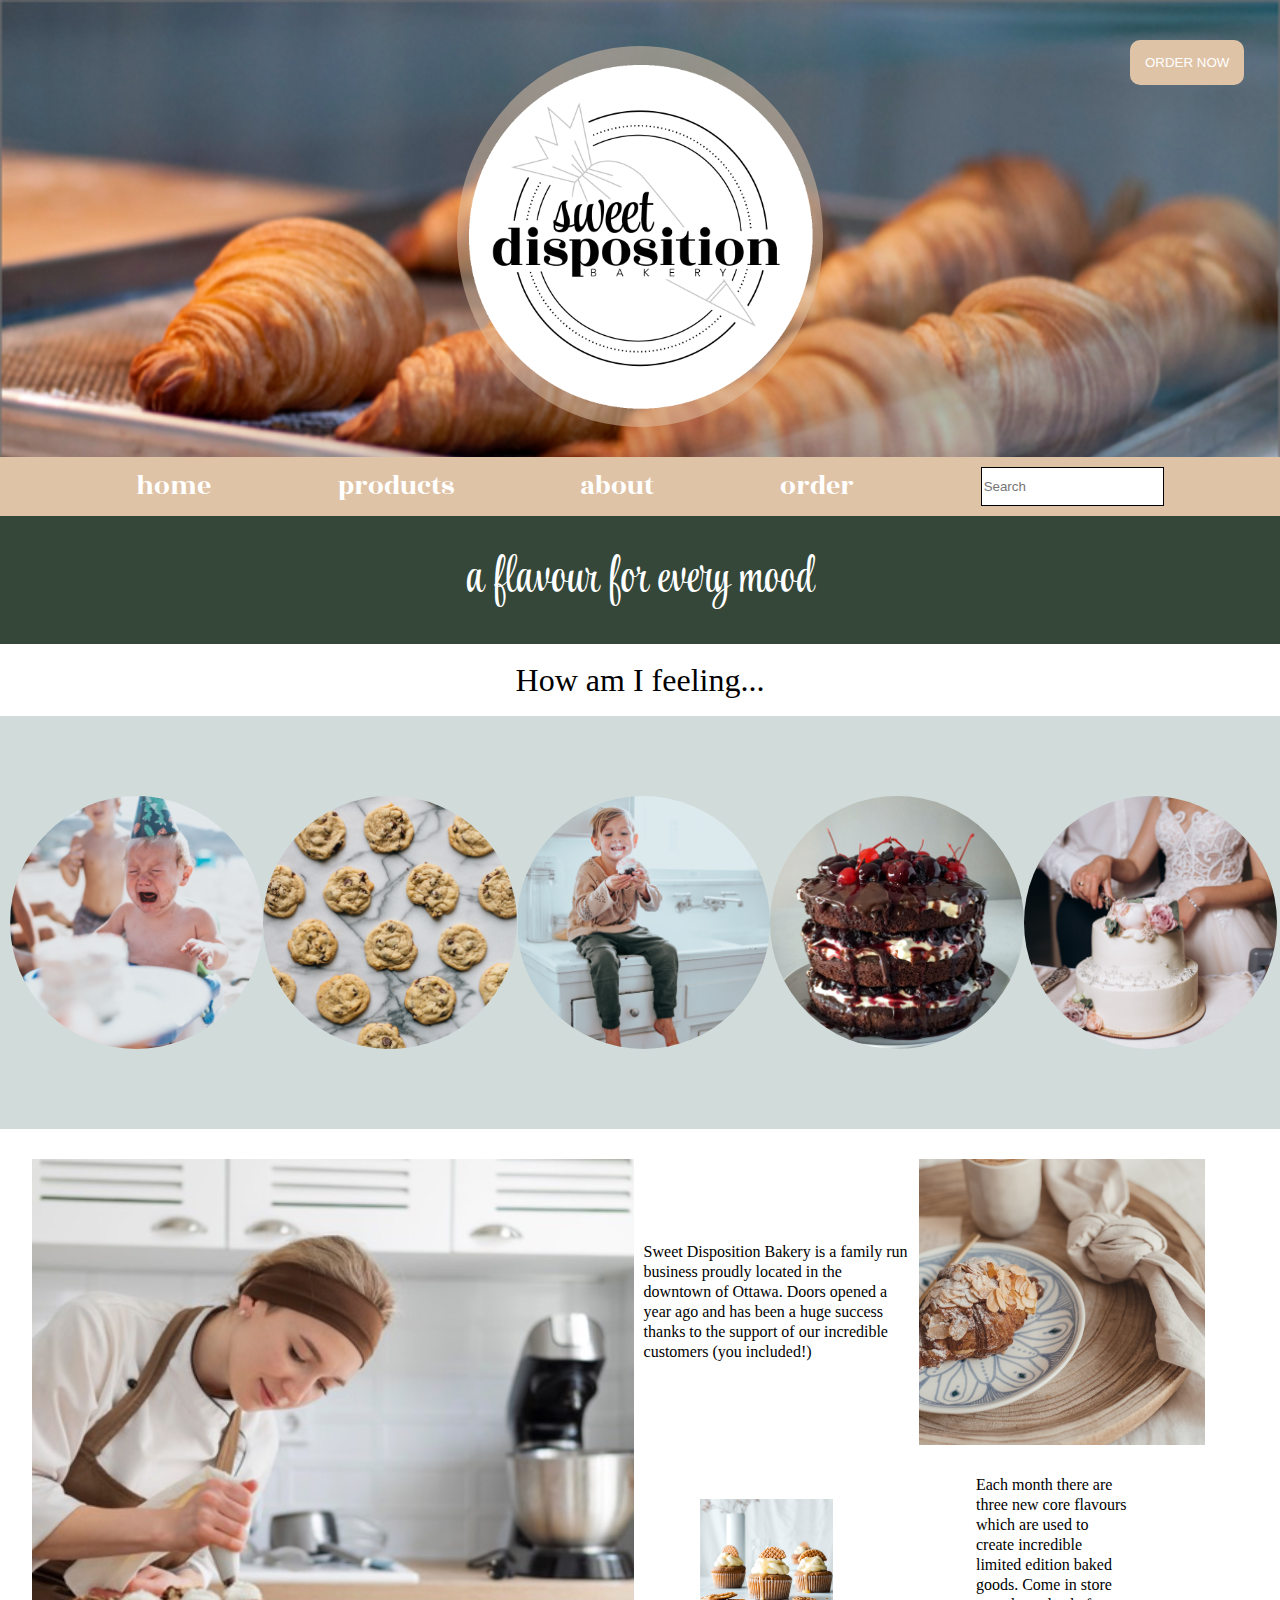
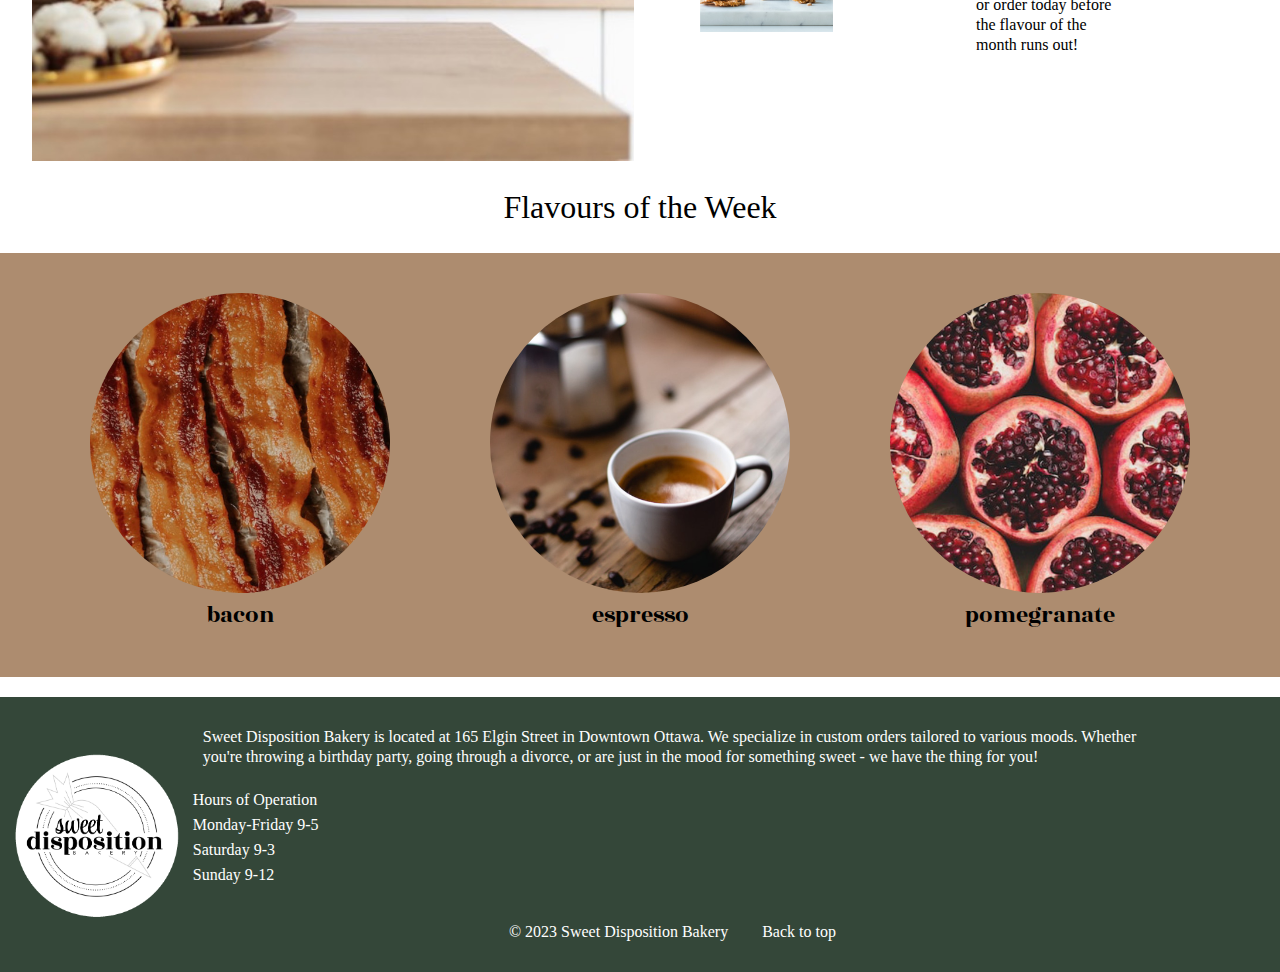
==== commit db2f9ea6: "adds comments for index css" ====
--- a/index.html
+++ b/index.html
@@ -81,7 +81,6 @@
                                 <h4 class="carousel-label">happy</h4>
                             </div>
                         </div>
-
                     </div>
                     <!-- mood 4 -->
                     <div class="flex">
--- a/css/main.css
+++ b/css/main.css
@@ -62,6 +62,15 @@
     font-size: 16px;
 }
 
+/* formats header by adding background image, preventing repetition of image, and setting size to cover full width */
+header {
+    background-image: url('/images/croissant.jpg');   
+    background-repeat: no-repeat;
+    background-size: cover;
+    padding: 30px;
+    background-color: #CEDDDA;
+}
+
 /* sets style for button in header
 colours, border, uppercase, spacing, alignment */
 .order {
@@ -77,7 +86,7 @@
     transition: transform 1s;
 }
 
-/*  */
+/* formats order button to increase in scale by 1.25 when hovered */
 .order:hover {
     transform: scale(1.25);
 }
@@ -96,53 +105,11 @@
     align-items: center;
     background-color:  rgba(223, 195, 167, 0.5);
     width: 65%;
-
-}
-
-/* sets width of logo image to 50% */
-.logo {
-    width: 100%;
-   }
-
-/* styles nav bar text by eliminating underline and setting colour to white */
-   a {
-    text-decoration: none;
-    color: white;
-}
-
-/* formats header by adding background image, preventing repetition of image, and setting size to cover full width */
-header {
-    background-image: url('/images/croissant.jpg');   
-    background-repeat: no-repeat;
-    background-size: cover;
-    padding: 30px;
-    background-color: #CEDDDA;
 }
 
 /* sets background colour of navigation bar */
 nav {
     background-color: #DFC3A7;
-}
-
-/* formats section with slogan to center content, set background and text colour */
-.green {
-    display: flex;
-    justify-content: center;
-    align-content: center;
-    background-color: #344739;
-    color: white;
-    padding: 30px;
-}
-
-.style {
-    font-family: 'Style Script', cursive;
-    font-size: 3rem;
-}
-
-/* formats footer with text and background colour */
-footer {
-    background-color: #344739;
-    color: white;
 }
 
 /* sets font size and font weight for text in nav and establishes timing of transition for hover state */
@@ -167,6 +134,39 @@
     padding: 10px;
 }
 
+/* sets width of logo image to 100% */
+.logo {
+    width: 100%;
+   }
+
+/* styles nav bar text by eliminating underline and setting colour to white */
+   a {
+    text-decoration: none;
+    color: white;
+}
+
+/* formats section with slogan to center content, set background and text colour */
+.green {
+    display: flex;
+    justify-content: center;
+    align-content: center;
+    background-color: #344739;
+    color: white;
+    padding: 30px;
+}
+
+/* formats text within green section by changing font and sizing up to 3rem */
+.style {
+    font-family: 'Style Script', cursive;
+    font-size: 3rem;
+}
+
+/* formats footer with text and background colour */
+footer {
+    background-color: #344739;
+    color: white;
+}
+
 /* formats footer section by setting as flex and altering spacing */
 .footerwpic {
     display: flex;
@@ -178,6 +178,12 @@
     width: 95%;
 }
 
+/* centers logo in footer and sets width to 50% */
+.footerlogo {
+    width: 50%;
+    margin: auto;
+}
+
 /* sets footer text to flex, with column direction and centered, also adjusts spacing */
 .footerstory {
     display: flex;
@@ -188,63 +194,56 @@
     line-height: 25px;
 }
 
+/* adds padding of 25px to top of copyright section */
+.copy {
+    padding-top: 25px;
+}
+
+/* sets hours section to flex and displays content as a column */
+.hours {
+    display: flex;
+    flex-direction: column;
+}
+
+/* adds padding to the left side of back to top link */
 .backtotop {
     padding-left: 30px;
 }
 
-.copy {
-    padding-top: 25px;
-}
-
-.hours {
-    display: flex;
-    flex-direction: column;
-}
-
-.footerlogo {
-    width: 50%;
-    margin: auto;
-}
-
-
-
-
-/* MEDIUM VIEWPORT*/
-@media screen and (min-width: 641px) and (max-width: 1007px) {
-   /* formats footer section by setting as flex and altering spacing */
-.footerwpic {
-    display: flex;
-    padding: 10px;
-    width: 90%;
-    justify-content: center;
-    align-items: center;
-} 
-
-.opacitylogo {
-    width: 30%;
-}
-}
-
-
-
-/* LARGE VIEWPORT */
+/* MEDIUM VIEWPORT 641px and beyond */
+@media screen and (min-width: 641px) {
+   /* sets opacity for logo container to 30% */
+   .opacitylogo {
+        width: 30%;
+    }
+    /* formats footer section by setting as flex and altering spacing */
+    .footerwpic {
+        display: flex;
+        padding: 10px;
+        width: 90%;
+        justify-content: center;
+        align-items: center;
+    } 
+}
+
+/* LARGE VIEWPORT between 1008 and beyond*/
 @media screen and (min-width: 1008px) {
-   /* formats footer section by setting as flex and altering spacing */
-.footerwpic {
-    display: flex;
-    flex-direction: row;
-    padding: 10px;
-} 
-.footerlogo {
-    width: 15%;
-}
-.hours {
-    display: flex;
-    align-items: flex-start
-}
-.opacitylogo {
-    width: 30%;
-}
+
+   /* formats footer section by setting as flex and adding padding of 10px*/
+    .footerwpic {
+        display: flex;
+        flex-direction: row;
+        padding: 10px;
+    }
+     /* changes width of logo in footer to 15% */
+    .footerlogo {
+        width: 15%;
+    }
+    /* changes hours to flex-start to align to the left */
+    .hours {
+        display: flex;
+        align-items: flex-start
+    }
 }
 
 
@@ -252,66 +251,56 @@
 INDEX
 /////////////////////////////////////////////////////////////////////////////////// */
 
+/* sets width of container to 100% */
 .container {
     width: 100%;
 }
 
+/* centers how am i feeling section */
+.feeling {
+    display: flex;
+    justify-content: center;
+    padding: 20px;
+    font-size: 2rem;
+}
+
+/* sets width of container index wrapper to 99% */
 .indexwrapper {
     width: 99%;
 }
 
-
-.fotw {
-    padding: 20px;
-}
-
-.carousel-label {
-    font-family: 'Rozha One', serif;
-    color: #344739;
-    font-size: 4rem;
-}
-
-.info1 {
+/* sets section of moods to flex, adjusts spacing of content, sets background colour */
+.mood {
+    display: flex;
+    justify-content: center;
+    flex-direction: column;
+    background-color: #D1DCDA;
+    width: 100%;
+}
+
+/* sets flex position to relative, centers it, and makes width 95% with margin on the bottom of 40px */
+.flex {
+    position: relative;
     width: 95%;
     margin: auto;
-    background-color: #DFC3A7;
-    display: flex;
-    flex-direction: column-reverse;
-    align-items: center;
-    padding-top: 40px;
-    margin-top: 20px;
-    padding-bottom: 40px;
-}
-
-.info2 {
-    display: flex;
-    margin: auto;
-    flex-direction: column-reverse;
-    justify-content: center;
-    align-items: center;
-    width: 95%;
-    background-color: #DFC3A7;
-    padding-top: 40px;
-    margin-top: 20px;
-    padding-bottom: 40px;
-}
-
-.overlay {
-    display: flex;
-    justify-content: center;
-    align-items: center;
-    position: absolute;
-    top: 0;
-    left: 0;
-    width: 100%;
-    height: 100%;
-    background-color: rgba(0, 0, 0, 0.6);
-    color: white;
-    opacity: 0;
-    transition: opacity 0.25s;
-
-}
-
+    margin-bottom: 40px;
+}
+
+/* adds margin of 40px to the first child of flex */
+.flex:nth-child(1) {
+    margin-top: 40px;
+}
+
+/* sets width of images with the class of carousel to 95% */
+.carousel {
+    width: 100%;
+    max-width: 640px;
+    margin: auto;
+    border-radius: 50%;
+    display: block;
+}
+
+/* adds overlay to carousel images, centers them, adds width and height, colour, opacity, makes them circular, and sets up for transition */
 .overlaycircle {
     display: flex;
     justify-content: center;
@@ -329,21 +318,12 @@
 
 }
 
+/* sets opacity back to normal when carousel images are hoverd */
 .overlaycircle:hover {
     opacity: 1;
 }
 
-.flex {
-    position: relative;
-    width: 95%;
-    margin: auto;
-    margin-bottom: 40px;
-}
-
-.flex:nth-child(1) {
-    margin-top: 40px;
-}
-
+/* formats text that appears in overlay with font, fontsize, line height and alignment */
 .overlaytext {
     display: flex;
     flex-direction: column;
@@ -354,31 +334,72 @@
     font-family: 'Rozha One', serif;
 }
 
-
+/* formats text that appears in overlay eith font, size, and colour */
+.carousel-label {
+    font-family: 'Rozha One', serif;
+    color: #344739;
+    font-size: 4rem;
+}
+
+/* sets class of woman to relative position and makes width 100% */
+.woman {
+    position: relative;
+    width: 100%;
+}
+
+/* sets image of baker to block display with width of 100% */
+.baker {
+    display: block;
+    width: 100%;
+}
+
+/* sets alignment to center, makes background colour black with opacity of 0.6 and sets up transition for opacity */
+.overlay {
+    display: flex;
+    justify-content: center;
+    align-items: center;
+    position: absolute;
+    top: 0;
+    left: 0;
+    width: 100%;
+    height: 100%;
+    background-color: rgba(0, 0, 0, 0.6);
+    color: white;
+    opacity: 0;
+    transition: opacity 0.25s;
+}
+
+/* sets overlay opacity back to normal when hovered */
+.overlay:hover {
+    opacity: 1;
+}
+
+/* sets about us text in overlay to uppercase and increases font size to 5rem */
 .ab {
     text-transform: uppercase;
     font-size: 5rem;
 }
 
+/* sets read more text to lowercase with padding of 25px on top */
 .rm {
     padding-top: 25px;
     text-transform: lowercase;
 }
 
-.overlay:hover {
-    opacity: 1;
-}
-
-.woman {
-    position: relative;
-    width: 100%;
-}
-
-.baker {
-    display: block;
-    width: 100%;
-}
-
+/* sets width to info1 container of 95% and centers it, makes it flex in column reverse, adjusts spacing and adds background colour */
+.info1 {
+    width: 95%;
+    margin: auto;
+    background-color: #DFC3A7;
+    display: flex;
+    flex-direction: column-reverse;
+    align-items: center;
+    padding-top: 40px;
+    margin-top: 20px;
+    padding-bottom: 40px;
+}
+
+/* sets fit container to display of flex with width of 85%, spacing, centers it, and sets background colour to white */
 .fit {
     display: flex;
     width: 85%;
@@ -386,64 +407,65 @@
     margin: 20px auto;
     background-color: white;
 }
-/* sets width of images with the class of carousel to 95% */
-.carousel {
-    width: 100%;
-    max-width: 640px;
-    margin: auto;
-    border-radius: 50%;
-    display: block;
-}
-
+
+/* sets width of coffee croissant 85% */
 .coffee-croissant {
     width: 85%;
 }
 
+/* sets width to info2 container of 95% and centers it, makes it flex in column reverse, adjusts spacing and adds background colour */
+.info2 {
+    display: flex;
+    margin: auto;
+    flex-direction: column-reverse;
+    justify-content: center;
+    align-items: center;
+    width: 95%;
+    background-color: #DFC3A7;
+    padding-top: 40px;
+    margin-top: 20px;
+    padding-bottom: 40px;
+}
+
+/* centers and sets container of wcd to display flex */
+.wcd {
+    display: flex;
+    justify-content: center;
+}
+
+/* sets width of waffle cupcake */
 .waffle-cupcake {
     width: 85%;
 }
 
-.wcd {
-    display: flex;
-    justify-content: center;
-}
-
-/* centers how am i feeling section */
-.feeling {
-    display: flex;
-    justify-content: center;
+/* sets flavours display to flex, centers content, sets font size to 2rem and adds 10px of padding */
+.flavours {
+    display: flex;
+    justify-content: center;
+    font-size: 2rem;
+    padding: 10px;
+}
+
+/* adds padding of 20px to flavour of the week heading */
+.fotw {
     padding: 20px;
-    font-size: 2rem;
-}
-
-/* sets section of moods to flex, adjusts spacing of content, sets background colour */
-.mood {
-    display: flex;
-    justify-content: center;
+}
+
+/* sets flavour labels to display of flex with column layout, and centers content */
+.flavourlabel {
+    display: flex;
     flex-direction: column;
-    background-color: #D1DCDA;
-    width: 100%;
-}
-
-.flavours {
-    display: flex;
-    justify-content: center;
-    font-size: 2rem;
-    padding: 10px;
-}
-
+    align-items: center;
+    justify-content: center;
+}
+
+/* sets width of circle images to 85% and makes border radius into circles */
 .circle {
     border-radius: 50%;
     width: 85%;
 }
 
-.flavourlabel {
-    display: flex;
-    flex-direction: column;
-    align-items: center;
-    justify-content: center;
-}
-
+/* makes font size of labels to 2rem, sets font and adds padding of 10px */
 .label {
     font-size: 2rem;
     padding: 10px;
@@ -452,142 +474,58 @@
 
 /* MEDIUM VIEWPORT*/
 @media screen and (min-width: 641px) and (max-width: 1007px) {
+    /* sets container of information to flex displaying in column format, centered, with a width of 95% */
+    .information {
+        display: flex;
+        width: 95%;
+        flex-direction: column;
+        align-items: center;
+    }
+    /* sets grandchild to display of flex */
+    .grandchild {
+        display: flex;
+    }
+    /* sets flavours to centered display of flex, font size 2rem, and padding of 10px */
     .flavours {
         display: flex;
         justify-content: center;
         font-size: 2rem;
         padding: 10px;
     }
-    
+    /* sets flex display to row and adds background colour */
     .flavourpics {
         display: flex;
         flex-direction: row;
         background-color: #AD8C6F;
     }
-
+    /* sets flavour display to flex column, and centers content */
+    .flavourlabel {
+        display: flex;
+        flex-direction: column;
+        align-items: center;
+        justify-content: center;
+    }
+    /* sets width of circle images to 75% while making border radius circular, sets up transition */
     .circle {
         border-radius: 50%;
         width: 75%;
         transition: transform 1s;
     }
-
+    /* scales circle images up 1.25 when hovered */
     .circle:hover {
         transform: scale(1.25);
     }
-    
-    .flavourlabel {
-        display: flex;
-        flex-direction: column;
-        align-items: center;
-        justify-content: center;
-
-    }
-    
+    /* sets font size of label to 1.5rem with 10px of padding */
     .label {
         font-size: 1.5rem;
         padding: 10px;
     }
-    .information {
-        display: flex;
-        width: 95%;
-        flex-direction: column;
-        align-items: center;
-    }
-
-    .grandchild {
-        display: flex;
-    }
-
 }
 
 /* LARGE VIEWPORT */
 @media screen and (min-width: 1008px) {
-    .baker {
-        width: 100%;
-    }
-
-    .flavours {
-        display: flex;
-        justify-content: center;
-        font-size: 2rem;
-        padding: 10px;
-    }
-    
-    .flavourpics {
-        display: flex;
-        flex-direction: row;
-        background-color: #AD8C6F;
-        padding: 40px;
-    }
-
-    .circle {
-        border-radius: 50%;
-        width: 75%;
-        transition: transform 1s;
-    }
-
-    .circle:hover {
-        transform: scale(1.25);
-    }
-    
-    .flavourlabel {
-        display: flex;
-        flex-direction: column;
-        align-items: center;
-        justify-content: center;
-    }
-    
-    .label {
-        font-size: 1.5rem;
-        padding: 10px;
-    }
-    .information {
-        margin: auto;
-        display: flex;
-        flex-direction: row;
-        width: 95%;
-    }
-
-    .coffee-croissant {
-        width: 50%;
-    }
-
-    .waffle-cupcake {
-        width: 50%;
-    }
-
-    .grandchild {
-        width: 50%;
-        display: flex;
-        flex-direction: column;
-
-    }
-
-    .fit {
-        width: 50%;
-    }
-
-    .woman {
-        width: 50%;
-    }
-
-  .info1 {
-    display: flex;
-    flex-direction: row;
-    background-color: white;
-    padding: 0;
-    margin: 0;
-  }
-
-  .info2 {
-    display: flex;
-    flex-direction: row-reverse;
-    background-color: white;
-    padding: 0;
-    margin: 0;
-  }
     /* sets section of moods to flex, adjusts spacing of content, sets background colour */
-.mood {
+    .mood {
     display: flex;
     flex-direction: row;
     padding: 10px;
@@ -596,9 +534,97 @@
     padding-top: 40px;
     padding-bottom: 40px;
     margin-bottom: 30px;
-}
+    }
+    /* sets carousel image width to 100% */
+    .carousel {
+        width: 100%;
+    }
+    /* centers information container, displays it in row format with width of 95% */
+    .information {
+        margin: auto;
+        display: flex;
+        flex-direction: row;
+        width: 95%;
+    }
+    /* sets width of woman to 50% */
+    .woman {
+        width: 50%;
+    }
+    /* sets width of baker image to 100% */
+    .baker {
+        width: 100%;
+    }
+    /* sets flex display to column and makes width 50% */
+    .grandchild {
+        width: 50%;
+        display: flex;
+        flex-direction: column;
+    }
+    /* sets display to row, adds background colour of white and removes previously added spacing */
+    .info1 {
+        display: flex;
+        flex-direction: row;
+        background-color: white;
+        padding: 0;
+        margin: 0;
+    }
+      /* sets fit container's width to 50% */
+      .fit {
+        width: 50%;
+    }
+    /* sets coffee croissant image width to 50% */
+    .coffee-croissant {
+        width: 50%;
+    }
+    /* sets flex display to row reverse with white background colour and removes previously added spacing */
+    .info2 {
+        display: flex;
+        flex-direction: row-reverse;
+        background-color: white;
+        padding: 0;
+        margin: 0;
+    }
+    /* sets width of waffle cupcake image to 50% */
+    .waffle-cupcake {
+        width: 50%;
+    }
+    /* centers flex content and makes font size 2rem with padding of 10px */
+    .flavours {
+        display: flex;
+        justify-content: center;
+        font-size: 2rem;
+        padding: 10px;
+    }
+    /* sets flex display to row, adds padding and background colour and spacing */
+    .flavourpics {
+        display: flex;
+        flex-direction: row;
+        background-color: #AD8C6F;
+        padding: 40px;
+    }
+    /* centers flex display */
+    .flavourlabel {
+        display: flex;
+        flex-direction: column;
+        align-items: center;
+        justify-content: center;
+    }
+    /* sets circle width to 75%, makes border radius circular and sets up transition */
+    .circle {
+        border-radius: 50%;
+        width: 75%;
+        transition: transform 1s;
+    }
+    /* sets circle to scale up by 1.25 */
+    .circle:hover {
+        transform: scale(1.25);
+    }
+    /* makes font size 1.5rem and adds padding of 10px */
+    .label {
+        font-size: 1.5rem;
+        padding: 10px;
+    }
 } 
-
 
 /* //////////////////////////////////////////////////////////////////////////////////
 PRODUCTS
@@ -638,15 +664,32 @@
     padding: 10px;
 }
 
-@media screen and (max-width: 640px) {
-
+.center {
+    display: flex;
+    justify-content: center;
+    align-items: center;
+    margin: auto;
+}
+
+.on {
+    width: 60%;
+    background-color: #DFC3A7;
+    color: white;
+    border: 1px solid white;
+    text-transform: uppercase;
+    padding: 15px;
+    border-radius: 10px;
+    margin: 10px;
+    font-size: 1.25rem;
 }
 
 /* MEDIUM VIEWPORT*/
 @media screen and (min-width: 641px) and (max-width: 1007px) {
     .mood {
         display: flex;
-
+    }
+    .cookies {
+        display: flex;
     }
 }
 
@@ -654,6 +697,33 @@
 @media screen and (min-width: 1008px) {
     .mood {
         display: flex;
+    }
+    .cookies {
+        display: flex;
+    }
+    .piesflex {
+        display: flex;
+        flex-direction: row;
+        width: 100%;
+    }
+    .pies {
+        display: flex;
+        flex-direction: column;
+        justify-content: center;
+        align-items: center;
+        width: 100%;
+    }
+    .fruit {
+        padding: 20px;
+        font-size: 3rem;
+        background-color: #DFC3A7;
+        margin: auto;
+        width: 85%;
+        border-radius: 10px;
+    }
+
+    /* .mood {
+        display: flex;
         flex-direction: row;
         justify-content: center;
         align-items: center;
@@ -669,7 +739,7 @@
     }
     .carousel-label {
         padding: 10px;
-    }
+    } */
 }
 
 /* //////////////////////////////////////////////////////////////////////////////////
@@ -683,7 +753,16 @@
     text-transform: uppercase;
     padding: 15px;
     border-radius: 10px;
-    margin: 10px;
+    display: flex;
+    justify-content: center;
+    align-items: center;
+    margin: auto;
+}
+
+.card {
+    background-color: #DFC3A7;
+    margin: 10px auto;
+    width: 95%;
 }
 
 .aboutwrapper {
@@ -701,6 +780,7 @@
 .blue {
     background-color: #CEDDDA;
     margin: 10px;
+    padding-bottom: 20px;
 }
 
 p {
@@ -709,7 +789,11 @@
 }
 
 .small {
-    width: 95%;
+    display: flex;
+    justify-content: center;
+    margin: auto;
+    width: 85%;
+    padding-top: 30px;
 }
 
 ul {
@@ -721,6 +805,14 @@
     flex-direction: column;
     justify-content: center;
     align-items: center;
+    padding-top: 20px;
+    padding-bottom: 20px;
+}
+
+.name {
+    font-size: 2rem;
+    font-family: 'Rozha One', serif;
+    padding-bottom: 10px;
 }
 
 @media screen and (max-width: 640px) {
@@ -735,17 +827,22 @@
     display: flex;
     flex-direction: row;
   }
-  .small {
-    width: 90%;
-    border-radius: 50%;
-  }  
+  .card {
+    margin: 10px;
+  }
 }
 
 
 
 /* LARGE VIEWPORT */
 @media screen and (min-width: 1008px) {
-    
+    .gettoknow {
+    display: flex;
+    flex-direction: row;
+    }
+    .card {
+    margin: 10px;
+    }
 }
 
 /* //////////////////////////////////////////////////////////////////////////////////
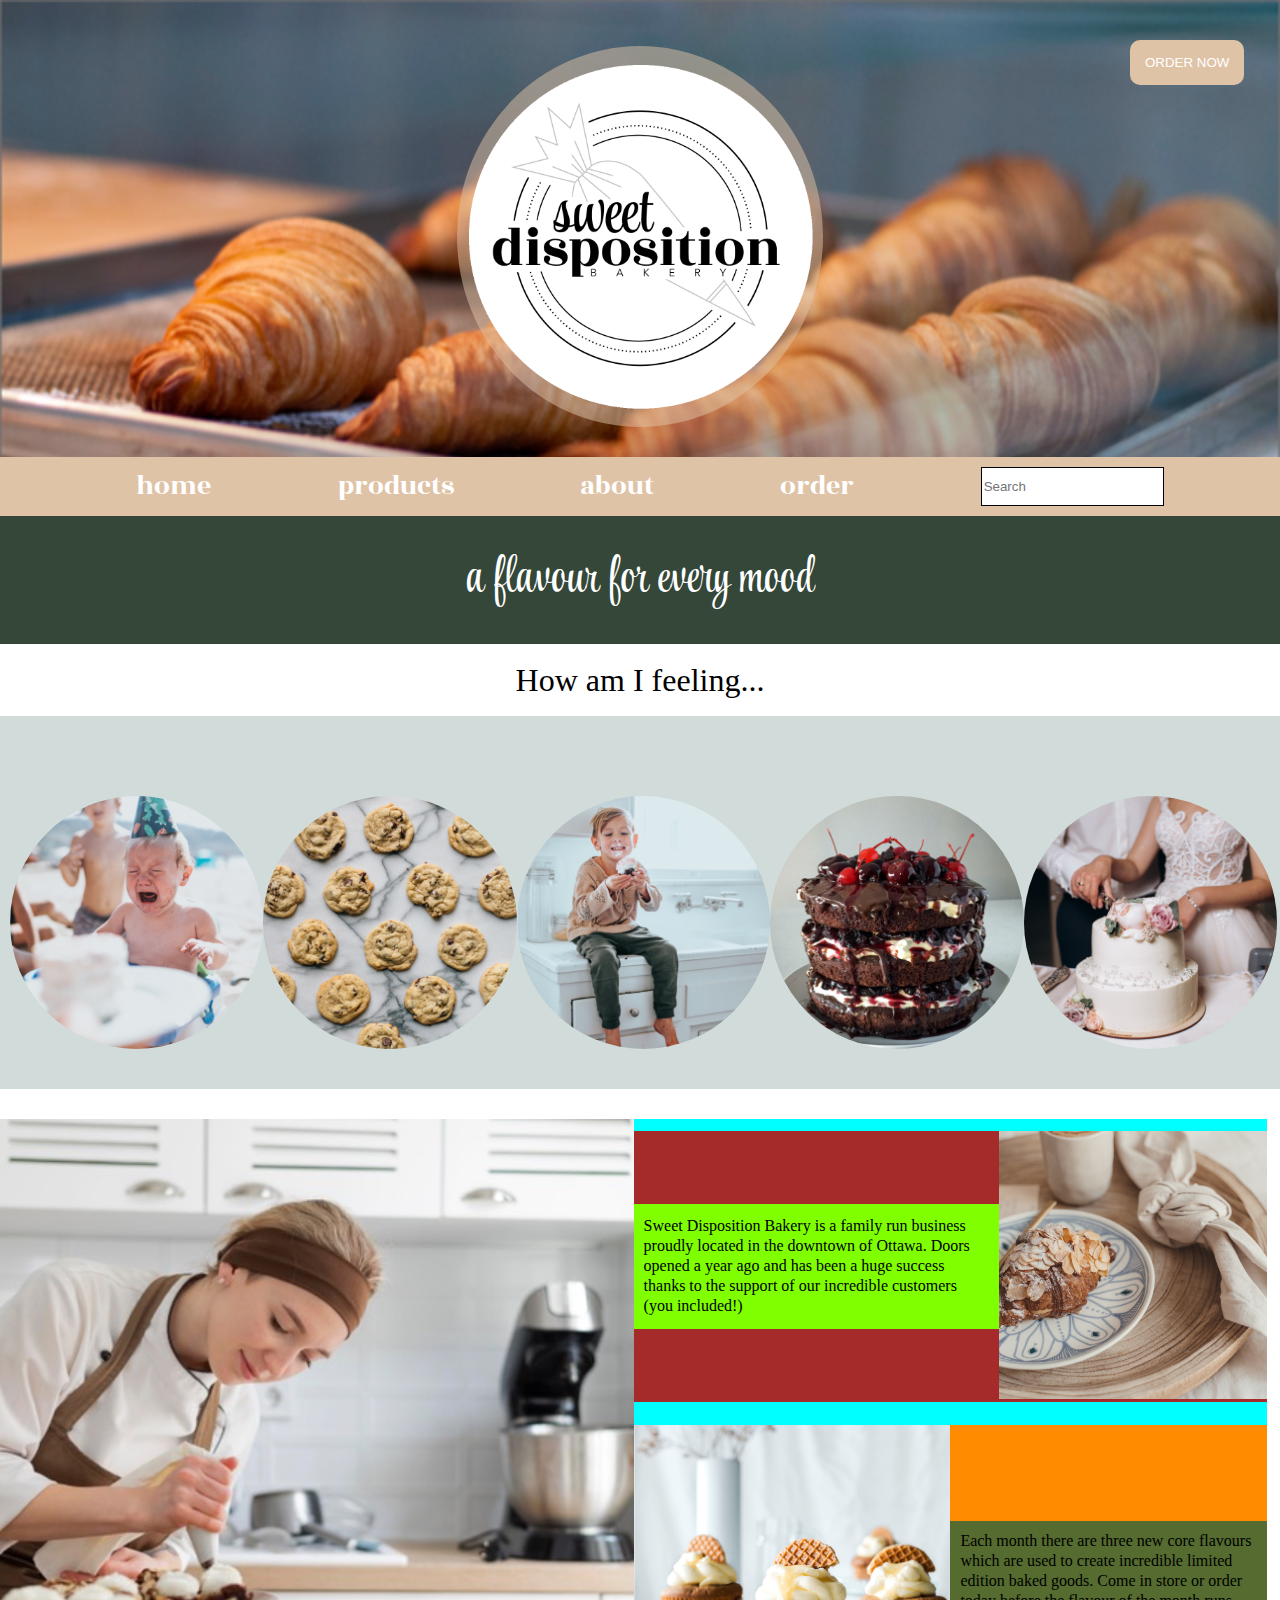
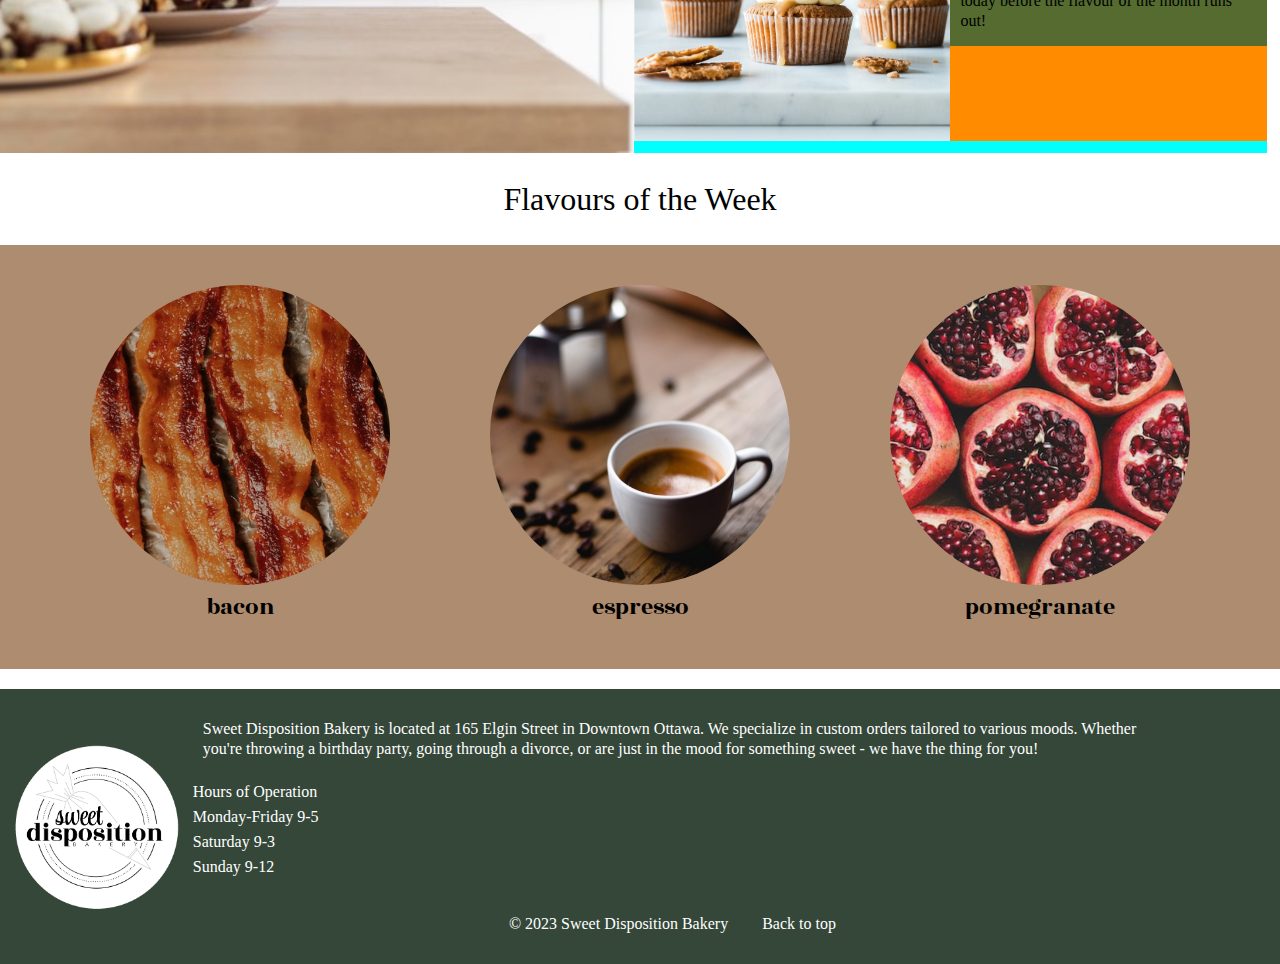
==== commit d282a456: "works on flex gris" ====
--- a/index.html
+++ b/index.html
@@ -123,25 +123,29 @@
                     </div>
                     <div class="grandchild">
                         <div class="info1">
-                            <p class="fit">
-                                Sweet Disposition Bakery is a family run business proudly located in the downtown of Ottawa.  Doors opened a year ago and has been a huge success thanks to the support of our incredible customers (you included!)
-                            </p>
-                            <source srcset="images/coffee-croissant-320_x_320.jpg, images/coffee-croissant-640_x_640.jpg 2x">
-                            <source srcset="images/coffee-croissant-640_x_640.jpg">
-                            <source srcset="images/coffee-croissant-960_x_960.jpg">
-                            <img src="images/coffee-croissant-1024_x_1024.jpg" alt="coffee and croissant"         class="coffee-croissant">
-                        </div>
-                        <div class="info2">
-                            <div>
-                                <p class="fit">
-                                    Each month there are three new core flavours which are used to create incredible limited edition baked goods.  Come in store or order today before the flavour of the month runs out!
-                                </p>
-                            </div>
-                            <div class="wcd">
-                                <source srcset="images/waffle-cupcakes-320_x_320.jpg, images/waffle-cupcakes-640_x_640.jpg 2x">
-                                <source srcset="images/waffle-cupcakes-640_x_640.jpg">
-                                <source srcset="images/waffle-cupcakes-960_x_960.jpg">
-                                <img src="images/waffle-cupcakes-1024_x_1024.jpg" alt="waffle cone cupcakes" class="waffle-cupcake">
+                            <div class="abby">
+                                <div class="fit">
+                                    <p>Sweet Disposition Bakery is a family run business proudly located in the downtown of Ottawa.  Doors opened a year ago and has been a huge success thanks to the support of our incredible customers (you included!)</p>
+                                </div>
+                                <div>
+                                    <source srcset="images/coffee-croissant-320_x_320.jpg, images/coffee-croissant-640_x_640.jpg 2x">
+                                    <source srcset="images/coffee-croissant-640_x_640.jpg">
+                                    <source srcset="images/coffee-croissant-960_x_960.jpg">
+                                    <img src="images/coffee-croissant-1024_x_1024.jpg" alt="coffee and croissant"         class="coffee-croissant">
+                                </div>
+                            </div>
+                        </div>
+                        <div class="info1">
+                            <div class="abby-2">
+                                <div class="wcd">
+                                    <source srcset="images/waffle-cupcakes-320_x_320.jpg, images/waffle-cupcakes-640_x_640.jpg 2x">
+                                    <source srcset="images/waffle-cupcakes-640_x_640.jpg">
+                                    <source srcset="images/waffle-cupcakes-960_x_960.jpg">
+                                    <img src="images/waffle-cupcakes-1024_x_1024.jpg" alt="waffle cone cupcakes" class="waffle-cupcake">
+                                </div>
+                                <div class="fit-2">
+                                    <p> Each month there are three new core flavours which are used to create incredible limited edition baked goods.  Come in store or order today before the flavour of the month runs out!</p>
+                                </div>
                             </div> 
                         </div>
                     </div>
--- a/css/main.css
+++ b/css/main.css
@@ -341,6 +341,12 @@
     font-size: 4rem;
 }
 
+/* centers information content */
+.information {
+    margin: auto;
+    margin-top: 20px;
+}
+
 /* sets class of woman to relative position and makes width 100% */
 .woman {
     position: relative;
@@ -385,47 +391,66 @@
     padding-top: 25px;
     text-transform: lowercase;
 }
-
-/* sets width to info1 container of 95% and centers it, makes it flex in column reverse, adjusts spacing and adds background colour */
+.grandchild {
+    width: 100%;
+}
+
+/* sets width to info1 container of 95% and centers it, makes it flex in column reverse, adjusts spacing, background colour and prevents flex wrap*/
 .info1 {
-    width: 95%;
+    width: 100%;
     margin: auto;
     background-color: #DFC3A7;
-    display: flex;
-    flex-direction: column-reverse;
     align-items: center;
     padding-top: 40px;
-    margin-top: 20px;
-    padding-bottom: 40px;
-}
-
-/* sets fit container to display of flex with width of 85%, spacing, centers it, and sets background colour to white */
+    /* margin-top: 20px; */
+    padding-bottom: 10px;
+    flex-wrap: nowrap;
+}
+
+.abby {
+    width: 100%;
+    margin: auto;
+    display: flex;
+    flex-direction: row;
+}
+
+.abby-2 {
+    width: 100%;
+    margin: auto;
+    display: grid;
+    grid-template-columns: 1fr 1fr;
+}
+
+/* sets fit container to display of flex with width of 85%, spacing, centers it, adds height, and sets background colour to white */
 .fit {
     display: flex;
-    width: 85%;
     line-height: 20px;
-    margin: 20px auto;
     background-color: white;
+    height: 125px;
+    align-items: center;
+    justify-content: center;
+}
+
+.fit-2 {
+
+    line-height: 20px;
+    background-color: white;
+    height: 125px;
+    align-items: center;
+    justify-content: center;
 }
 
 /* sets width of coffee croissant 85% */
 .coffee-croissant {
-    width: 85%;
+    width: 100%;
+    margin: auto;
 }
 
 /* sets width to info2 container of 95% and centers it, makes it flex in column reverse, adjusts spacing and adds background colour */
-.info2 {
-    display: flex;
-    margin: auto;
-    flex-direction: column-reverse;
-    justify-content: center;
-    align-items: center;
-    width: 95%;
-    background-color: #DFC3A7;
-    padding-top: 40px;
+/* .info1:nth-child(2) {
     margin-top: 20px;
-    padding-bottom: 40px;
-}
+    margin-left: 10px;
+} */
 
 /* centers and sets container of wcd to display flex */
 .wcd {
@@ -435,7 +460,8 @@
 
 /* sets width of waffle cupcake */
 .waffle-cupcake {
-    width: 85%;
+    width: 100%;
+    margin: auto;
 }
 
 /* sets flavours display to flex, centers content, sets font size to 2rem and adds 10px of padding */
@@ -472,14 +498,13 @@
     font-family: 'Rozha One', serif;
 }
 
-/* MEDIUM VIEWPORT*/
-@media screen and (min-width: 641px) and (max-width: 1007px) {
+/* MEDIUM VIEWPORT 641px and beyond */
+@media screen and (min-width: 641px) {
     /* sets container of information to flex displaying in column format, centered, with a width of 95% */
     .information {
         display: flex;
-        width: 95%;
+        width: 100%;
         flex-direction: column;
-        align-items: center;
     }
     /* sets grandchild to display of flex */
     .grandchild {
@@ -539,54 +564,51 @@
     .carousel {
         width: 100%;
     }
-    /* centers information container, displays it in row format with width of 95% */
+    .flex {
+        margin-bottom: 0;
+
+    }
+    /* sets information container to flex display row */
     .information {
-        margin: auto;
         display: flex;
         flex-direction: row;
-        width: 95%;
-    }
-    /* sets width of woman to 50% */
-    .woman {
-        width: 50%;
-    }
-    /* sets width of baker image to 100% */
-    .baker {
-        width: 100%;
-    }
-    /* sets flex display to column and makes width 50% */
+        background-color: pink;
+    }
+
     .grandchild {
-        width: 50%;
         display: flex;
         flex-direction: column;
-    }
-    /* sets display to row, adds background colour of white and removes previously added spacing */
+        background-color: aqua;
+    }
+
     .info1 {
-        display: flex;
-        flex-direction: row;
         background-color: white;
-        padding: 0;
-        margin: 0;
-    }
-      /* sets fit container's width to 50% */
-      .fit {
-        width: 50%;
-    }
-    /* sets coffee croissant image width to 50% */
-    .coffee-croissant {
-        width: 50%;
-    }
-    /* sets flex display to row reverse with white background colour and removes previously added spacing */
-    .info2 {
-        display: flex;
-        flex-direction: row-reverse;
-        background-color: white;
-        padding: 0;
-        margin: 0;
-    }
-    /* sets width of waffle cupcake image to 50% */
-    .waffle-cupcake {
-        width: 50%;
+        padding-top: 0;
+        padding-bottom: 0;
+        height: fit-content;
+        background-color: blueviolet;
+    }
+
+    .abby {
+        background-color: brown;
+        align-items: center;
+    }
+
+    .abby-2 {
+        background-color: darkorange;
+        align-items: center;
+    }
+
+    .fit {
+        background-color: chartreuse;
+    }
+
+    .fit-2 {
+        background-color: darkolivegreen;
+    }
+
+    .wcd {
+        background-color: azure;
     }
     /* centers flex content and makes font size 2rem with padding of 10px */
     .flavours {
@@ -630,6 +652,12 @@
 PRODUCTS
 /////////////////////////////////////////////////////////////////////////////////// */
 
+/* sets width of wrapper to 95% and centers it */
+.wrapper {
+    width: 95%;
+    margin: auto;
+}
+/* adds background colour, centered flex display, font size, and spacing */
 .section {
     font-size: 2rem;
     display: flex;
@@ -639,23 +667,18 @@
     margin-top: 10px;
     margin-bottom: 10px;
 }
-
-.wrapper {
-    width: 95%;
-    margin: auto;
-}
-
+/* sets centered flex display and font size to 1.25rem with 10px of padding */
+.title {
+    display: flex;
+    justify-content: center;
+    padding: 10px;
+    font-size: 1.25rem;
+}
+/* sets width of product images to 100% */
 .products {
     width: 100%;
 }
-
-.title {
-    display: flex;
-    justify-content: center;
-    padding: 10px;
-    font-size: 1.25rem;
-}
-
+/* sets flex display of pies to row while evenly spaced with a font size of 1.25rem and 10px of padding*/
 .pies {
     display: flex;
     flex-direction: row;
@@ -663,14 +686,14 @@
     font-size: 1.25rem;
     padding: 10px;
 }
-
+/* formats container for button as display flex that's centered */
 .center {
     display: flex;
     justify-content: center;
     align-items: center;
     margin: auto;
 }
-
+/* formates button with colour, text transform, font size, and spacing */
 .on {
     width: 60%;
     background-color: #DFC3A7;
@@ -683,11 +706,9 @@
     font-size: 1.25rem;
 }
 
-/* MEDIUM VIEWPORT*/
-@media screen and (min-width: 641px) and (max-width: 1007px) {
-    .mood {
-        display: flex;
-    }
+/* MEDIUM VIEWPORT of 641px and beyond*/
+@media screen and (min-width: 641px) {
+    /* sets cookies display to flex */
     .cookies {
         display: flex;
     }
@@ -695,17 +716,13 @@
 
 /* LARGE VIEWPORT */
 @media screen and (min-width: 1008px) {
-    .mood {
-        display: flex;
-    }
-    .cookies {
-        display: flex;
-    }
+    /* sets piesflex display to flex with direction of row and width of 100% */
     .piesflex {
         display: flex;
         flex-direction: row;
         width: 100%;
     }
+    /* sets pies flex display to centered column */
     .pies {
         display: flex;
         flex-direction: column;
@@ -713,6 +730,7 @@
         align-items: center;
         width: 100%;
     }
+    /* adds spacing, background colour, width, and border radius to class of fruit */
     .fruit {
         padding: 20px;
         font-size: 3rem;
@@ -721,31 +739,29 @@
         width: 85%;
         border-radius: 10px;
     }
-
-    /* .mood {
-        display: flex;
-        flex-direction: row;
-        justify-content: center;
-        align-items: center;
-    }
-    .carousel {
-        width: 100%;
-    }
-    .flex {
-        display: flex;
-        flex-direction: column;
-        justify-content: center;
-        align-items: center;
-    }
-    .carousel-label {
-        padding: 10px;
-    } */
 }
 
 /* //////////////////////////////////////////////////////////////////////////////////
 ABOUT
 /////////////////////////////////////////////////////////////////////////////////// */
 
+/* sets wrapper width to 95% and centers it */
+.aboutwrapper {
+    width: 95%;
+    margin: auto;
+}
+/* adds background colour, margin of 10px and padding of 20px to bottom */
+.blue {
+    background-color: #CEDDDA;
+    margin: 10px;
+    padding-bottom: 20px;
+}
+/* adds line height to about paragraphs of 20px and adds padding */
+p {
+    line-height: 20px;
+    padding: 10px;
+}
+/* formats button with colours, border, text transform, flex display, and padding */
 .shop {
     background-color: #DFC3A7;
     color: white;
@@ -758,36 +774,20 @@
     align-items: center;
     margin: auto;
 }
-
+/* formats h2 with padding, font size, and centered flex display */
+h2 {
+    font-size: 2rem;
+    display: flex;
+    justify-content: center;
+    padding: 10px;
+}
+/* adds background colour, spacing, and width to cards */
 .card {
     background-color: #DFC3A7;
     margin: 10px auto;
     width: 95%;
 }
-
-.aboutwrapper {
-    width: 95%;
-    margin: auto;
-}
-
-h2 {
-    font-size: 2rem;
-    display: flex;
-    justify-content: center;
-    padding: 10px;
-}
-
-.blue {
-    background-color: #CEDDDA;
-    margin: 10px;
-    padding-bottom: 20px;
-}
-
-p {
-    line-height: 20px;
-    padding: 10px;
-}
-
+/* sets centered display of flex with spacing and width of 85% to photos with class of small */
 .small {
     display: flex;
     justify-content: center;
@@ -795,11 +795,11 @@
     width: 85%;
     padding-top: 30px;
 }
-
+/* sets unordered list width to 100% */
 ul {
     width: 100%;
 }
-
+/* formats team with centered flex display, and 20px of padding to top and bottom */
 .team {
     display: flex;
     flex-direction: column;
@@ -808,52 +808,36 @@
     padding-top: 20px;
     padding-bottom: 20px;
 }
-
+/* increases name font size to 2rem, changes font to Rozha one and adds 10px of padding to bottom */
 .name {
     font-size: 2rem;
     font-family: 'Rozha One', serif;
     padding-bottom: 10px;
 }
 
-@media screen and (max-width: 640px) {
-
-.about {
-    line-height: 20px;
-}
-}
-/* MEDIUM VIEWPORT*/
-@media screen and (min-width: 641px) and (max-width: 1007px) {
-  .gettoknow {
-    display: flex;
-    flex-direction: row;
-  }
-  .card {
-    margin: 10px;
-  }
-}
-
-
-
-/* LARGE VIEWPORT */
-@media screen and (min-width: 1008px) {
+/* MEDIUM VIEWPORT for 641px and beyond */
+@media screen and (min-width: 641px) {
+    /* changes get to know flex direction to row */
     .gettoknow {
-    display: flex;
-    flex-direction: row;
-    }
+        display: flex;
+        flex-direction: row;
+    }
+    /* sets card margin to 10px */
     .card {
-    margin: 10px;
+        margin: 10px;
     }
 }
 
 /* //////////////////////////////////////////////////////////////////////////////////
 ORDER
 /////////////////////////////////////////////////////////////////////////////////// */
-
+/* sets width of form container to 95% and centers content */
 .form {
     width: 95%;
     margin: auto;
 }
 
+/* displays form as flex column, adjusts line height and font size, and adds spacing */
 form {
     display: flex;
     flex-direction: column;
@@ -862,11 +846,13 @@
     font-size: 1.5rem;
 }
 
+/* sets line height to 35px and adds black border */
 input {
     line-height: 35px;
     border: 1px solid black;
 }
 
+/* formats submit button with colours, spacing, font size, and text transform */
 .submit {
     background-color: #DFC3A7;
     color: white;
@@ -877,3 +863,22 @@
     margin: 10px;
     font-size: 1.25rem;
 }
+
+.submit:active {
+    animation-name: jumpandback;
+    animation-duration: 2s;
+}
+
+@keyframes jumpandback {
+    10%,
+    25% {
+        transform: scale(1.5, 0.7); 
+    }
+    50% {
+        transform: scale(0.5, 2);
+    }
+    60% {transform: scale(1,1);}
+    75% {
+        transform: scale(1.5,0.7);
+    }
+}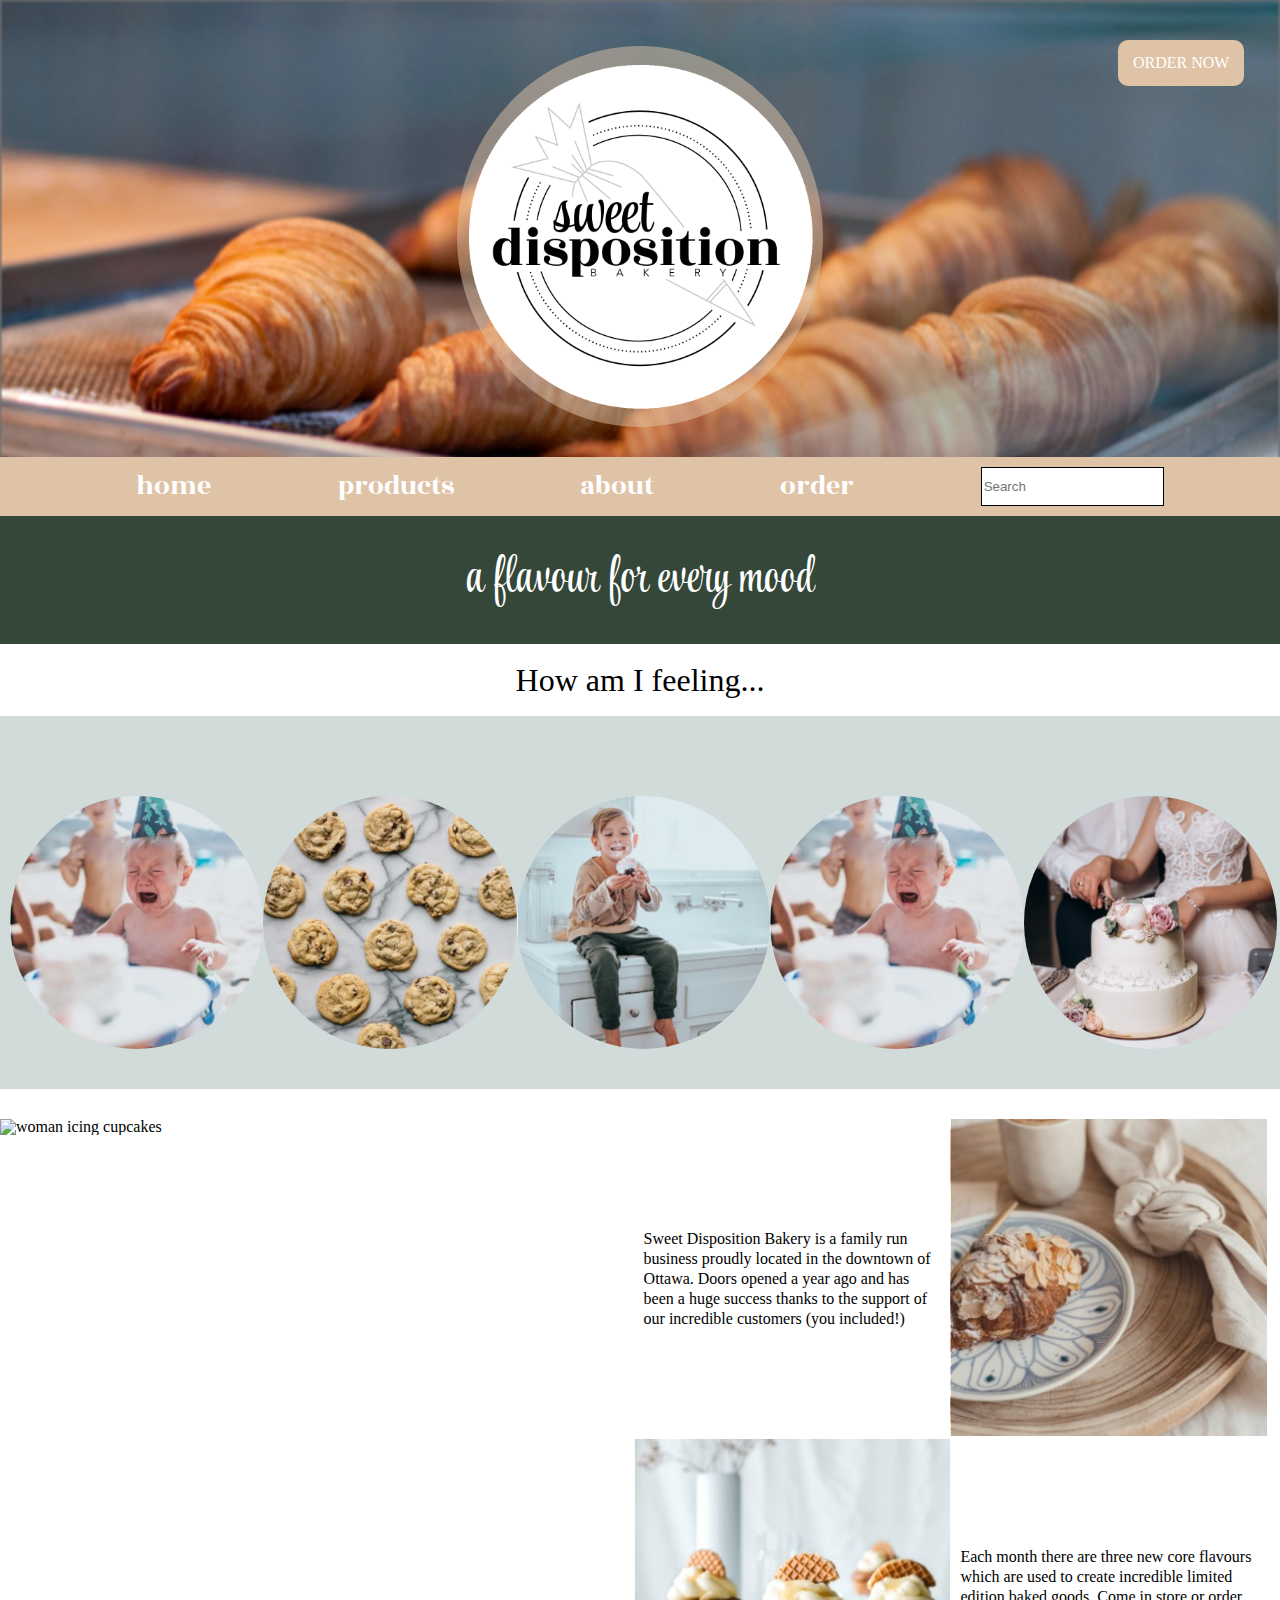
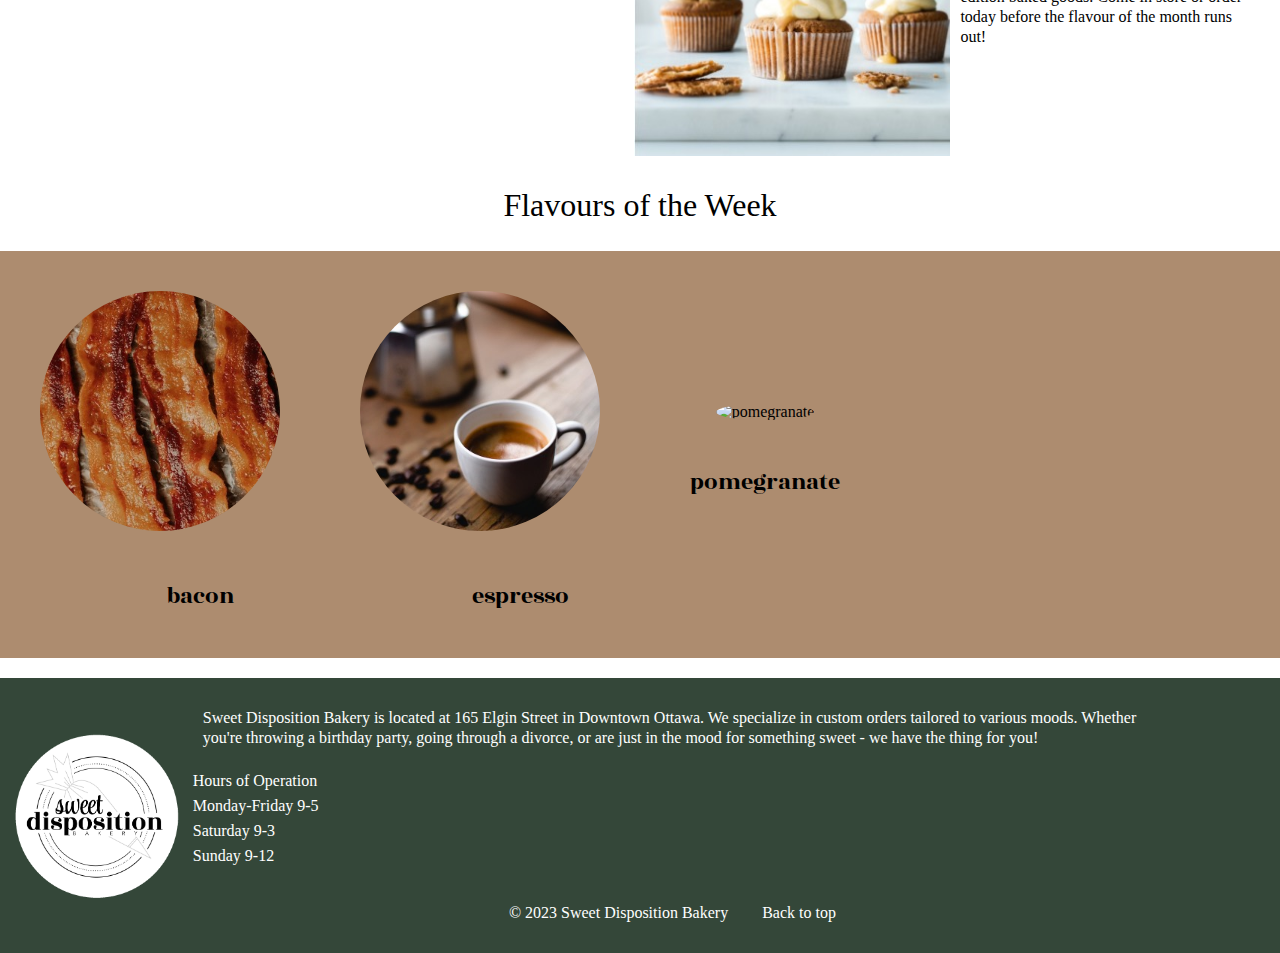
==== commit 34e3f2b0: "adds media and picture to images" ====
--- a/index.html
+++ b/index.html
@@ -18,9 +18,10 @@
         <!-- establishes heading structure -->
         <header  role="banner">
             <!-- button takes client to order page -->
-            <button class="order"><a href="order.html">Order Now</a></button>
+            <div class="order"><a href="order.html">Order Now</a></div>
             <!-- Site Header & Title -->
             <h1>Sweet Disposition Bakery</h1>
+            <!-- container to set up opacity circle behind logo -->
             <div class="opacitylogo">
                 <img src="images/logo.png" alt="sweet disposition logo" class="logo">
             </div>
@@ -32,7 +33,9 @@
                 <li class="nav"><a href="products.html">products</a></li>
                 <li class="nav"><a href="about.html">about</a></li>
                 <li class="nav"><a href="order.html">order</a></li>
-                <input type="text" placeholder="Search" role="search">
+                <div>
+                    <input type="text" placeholder="Search" role="search">
+                </div>
             </ul>
         </nav>
         <!-- establishes main content structure -->
@@ -48,10 +51,15 @@
                 <div class="mood">
                     <!-- mood 1 -->
                     <div class="flex">
-                        <source srcset="images/crying-baby-320_x_320.jpg, images/crying-baby-640_x_640.jpg 2x">
-                        <source srcset="images/crying-baby-640_x_640.jpg">
-                        <source srcset="images/crying-baby-960_x_960.jpg">
-                        <img src="images/crying-baby-1024_x_1024.jpg" alt="boy crying with birthday" class="carousel">
+                        <picture>
+                            <source srcset="images/crying-baby-320_x_320.jpg, images/crying-baby-640_x_640.jpg 2x"
+                            media="(min-width: 320px)">
+                            <source srcset="images/crying-baby-640_x_640.jpg"
+                            media="(min-width: 640px)">
+                            <source srcset="images/crying-baby-960_x_960.jpg"
+                            media="(min-width: 960px)">
+                            <img src="images/crying-baby-1024_x_1024.jpg" alt="boy crying with birthday" class="carousel">
+                        </picture>
                         <div class="overlaycircle">
                             <div class="overlaytext">
                                 <h4 class="carousel-label">sad</h4>
@@ -60,10 +68,15 @@
                     </div>
                     <!-- mood 2 -->
                     <div class="flex">
-                        <source srcset="images/cookies-320_x_320.jpg, images/cookies640_x_640.jpg 2x">
-                        <source srcset="images/cookies-640_x_640.jpg">
-                        <source srcset="images/cookies-960_x_960.jpg">
-                        <img src="images/cookies-1024_x_1024.jpg" alt="chocolate chip cookies" class="carousel">
+                        <picture>
+                            <source srcset="images/cookies-320_x_320.jpg, images/cookies640_x_640.jpg 2x"
+                            media="(min-width: 320px)">
+                            <source srcset="images/cookies-640_x_640.jpg"
+                            media="(min-width: 640px)">
+                            <source srcset="images/cookies-960_x_960.jpg"
+                            media="(min-width: 960px)">
+                            <img src="images/cookies-1024_x_1024.jpg" alt="chocolate chip cookies" class="carousel">
+                        </picture>
                         <div class="overlaycircle">
                             <div class="overlaytext">
                                 <h4 class="carousel-label">nostalgic</h4>
@@ -72,10 +85,15 @@
                     </div>
                     <!-- mood 3 -->
                     <div class="flex">
-                        <source srcset="images/kid-eating-cupcake-320_x_320.jpg, images/andres-vera-BewKTZMv7V0-unsplash-640_x_640 2x">
-                        <source srcset="images/kid-eating-cupcake-640_x_640.jpg">
-                        <source srcset="images/kid-eating-cupcake-1024_x_1024.jpg">
-                        <img src="images/kid-eating-cupcake-1024_x_1024.jpg" alt="kid eating cupcake" class="carousel">
+                        <picture>
+                            <source srcset="images/kid-eating-cupcake-320_x_320.jpg, images/andres-vera-BewKTZMv7V0-unsplash-640_x_640 2x"
+                            media="(min-width: 320px)">
+                            <source srcset="images/kid-eating-cupcake-640_x_640.jpg"
+                            media="(min-width: 640px)">
+                            <source srcset="images/kid-eating-cupcake-960_x_960.jpg"
+                            media="(min-width: 960px)">
+                            <img src="images/kid-eating-cupcake-1024_x_1024.jpg" alt="kid eating cupcake" class="carousel">
+                        </picture>
                         <div class="overlaycircle">
                             <div class="overlaytext">
                                 <h4 class="carousel-label">happy</h4>
@@ -84,10 +102,15 @@
                     </div>
                     <!-- mood 4 -->
                     <div class="flex">
-                        <source srcset="images/crying-baby-320_x_320.jpg, images/crying-baby-640_x_640.jpg 2x">
-                        <source srcset="images/crying-baby-640_x_640.jpg">
-                        <source srcset="images/crying-baby-960_x_960.jpg">
-                        <img src="images/chocolate-cake-1024_x_1024.jpg" alt="death by chocolate cake" class="carousel">
+                        <picture>
+                            <source srcset="images/crying-baby-320_x_320.jpg, images/crying-baby-640_x_640.jpg 2x"
+                            media="(min-width: 320px)">
+                            <source srcset="images/crying-baby-640_x_640.jpg"
+                            media="(min-width: 640px)">
+                            <source srcset="images/crying-baby-960_x_960.jpg"
+                            media="(min-width: 960px)">
+                            <img src="images/chocolate-cake-1024_x_1024.jpg" alt="death by chocolate cake" class="carousel">
+                        </picture>
                         <div class="overlaycircle">
                             <div class="overlaytext">
                                 <h4 class="carousel-label">angry</h4>
@@ -96,10 +119,15 @@
                     </div >
                     <!-- mood 5 -->
                     <div class="flex">
-                        <source srcset="images/wedding-cake-320_x_320.jpg, images/crying-baby-640_x_640.jpg 2x">
-                        <source srcset="images/wedding-cake-640_x_640.jpg">
-                        <source srcset="images/wedding-cake-960_x_960.jpg">
-                        <img src="images/wedding-cake-1024_x_1024.jpg" alt="couple cutting wedding cake" class="carousel">
+                        <picture>
+                            <source srcset="images/wedding-cake-320_x_320.jpg, images/crying-baby-640_x_640.jpg 2x"
+                            media="(min-width: 320px)">
+                            <source srcset="images/wedding-cake-640_x_640.jpg"
+                            media="(min-width: 640px)">
+                            <source srcset="images/wedding-cake-960_x_960.jpg"
+                            media="(min-width: 960px)">
+                            <img src="images/wedding-cake-1024_x_1024.jpg" alt="couple cutting wedding cake" class="carousel">
+                        </picture>
                         <div class="overlaycircle">
                             <div class="overlaytext">
                                 <h4 class="carousel-label">in love</h4>
@@ -110,10 +138,15 @@
                 <!-- establishes grid layout -->
                 <div class="information">
                     <div class="woman">
-                        <source srcset="images/woman-preparing-dessert-medium-shot-320_x_320.jpg, images/woman-preparing-dessert-medium-shot-640_x_640.jpg 2x">
-                        <source srcset="images/woman-preparing-dessert-medium-shot-640_x_640.jpg">
-                        <source srcset="images/woman-preparing-dessert-medium-shot-960_x_960.jpg">
-                        <img src="images/woman-preparing-dessert-medium-shot-1024_x_1024.jpeg" alt="woman icing cupcakes" class="baker">
+                        <picture>
+                            <source srcset="images/woman-preparing-dessert-medium-shot-320_x_320.jpg, images/woman-preparing-dessert-medium-shot-640_x_640.jpg 2x"
+                            media="(min-width: 320px)">
+                            <source srcset="images/woman-preparing-dessert-medium-shot-640_x_640.jpg"
+                            media="(min-width: 640px)">
+                            <source srcset="images/woman-preparing-dessert-medium-shot-960_x_960.jpg"
+                            media="(min-width: 960px)">
+                            <img src="images/woman-preparing-dessert-medium-shot-1024_x_1024.jpeg" alt="woman icing cupcakes" class="baker">
+                        </picture>
                         <div class="overlay">
                             <div class="overlaytext"> 
                                 <h4 class="ab"><a href="about.html">About Us</a></h4>
@@ -128,20 +161,30 @@
                                     <p>Sweet Disposition Bakery is a family run business proudly located in the downtown of Ottawa.  Doors opened a year ago and has been a huge success thanks to the support of our incredible customers (you included!)</p>
                                 </div>
                                 <div>
-                                    <source srcset="images/coffee-croissant-320_x_320.jpg, images/coffee-croissant-640_x_640.jpg 2x">
-                                    <source srcset="images/coffee-croissant-640_x_640.jpg">
-                                    <source srcset="images/coffee-croissant-960_x_960.jpg">
-                                    <img src="images/coffee-croissant-1024_x_1024.jpg" alt="coffee and croissant"         class="coffee-croissant">
+                                    <picture>
+                                        <source srcset="images/coffee-croissant-320_x_320.jpg, images/coffee-croissant-640_x_640.jpg 2x"
+                                        media="(min-width: 320px)">
+                                        <source srcset="images/coffee-croissant-640_x_640.jpg"
+                                        media="(min-width: 640px)">
+                                        <source srcset="images/coffee-croissant-960_x_960.jpg"
+                                        media="(min-width: 960px)">
+                                        <img src="images/coffee-croissant-1024_x_1024.jpg" alt="coffee and croissant" class="coffee-croissant">
+                                    </picture>
                                 </div>
                             </div>
                         </div>
                         <div class="info1">
                             <div class="abby-2">
                                 <div class="wcd">
-                                    <source srcset="images/waffle-cupcakes-320_x_320.jpg, images/waffle-cupcakes-640_x_640.jpg 2x">
-                                    <source srcset="images/waffle-cupcakes-640_x_640.jpg">
-                                    <source srcset="images/waffle-cupcakes-960_x_960.jpg">
-                                    <img src="images/waffle-cupcakes-1024_x_1024.jpg" alt="waffle cone cupcakes" class="waffle-cupcake">
+                                    <picture>
+                                        <source srcset="images/waffle-cupcakes-320_x_320.jpg, images/waffle-cupcakes-640_x_640.jpg 2x"
+                                        media="(min-width: 320px)">
+                                        <source srcset="images/waffle-cupcakes-640_x_640.jpg"
+                                        media="(min-width: 640px)">
+                                        <source srcset="images/waffle-cupcakes-960_x_960.jpg"
+                                        media="(min-width: 960px)">
+                                        <img src="images/waffle-cupcakes-1024_x_1024.jpg" alt="waffle cone cupcakes" class="waffle-cupcake">
+                                    </picture>
                                 </div>
                                 <div class="fit-2">
                                     <p> Each month there are three new core flavours which are used to create incredible limited edition baked goods.  Come in store or order today before the flavour of the month runs out!</p>
@@ -157,27 +200,41 @@
             <!-- establishes container for beige background -->
             <div class="flavourpics">
                 <div class="flavourlabel">
-                    <source srcset="images/wright-brand-bacon-VVtVBLKkrik-unsplash-320_x_320.jpg, images/wright-brand-bacon-VVtVBLKkrik-unsplash-640_x_640.jpg 2x">
-                    <source srcset="images/wright-brand-bacon-VVtVBLKkrik-unsplash-640_x_640.jpg">
-                    <source srcset="images/wright-brand-bacon-VVtVBLKkrik-unsplash-960_x_960.jpg">
-                    <img src="images/wright-brand-bacon-VVtVBLKkrik-unsplash-1024_x_1024.jpg" alt="crispy bacon" class="circle">
+                    <picture>
+                        <source srcset="images/wright-brand-bacon-VVtVBLKkrik-unsplash-320_x_320.jpg, images/wright-brand-bacon-VVtVBLKkrik-unsplash-640_x_640.jpg 2x" 
+                        media="(min-width: 320px)">
+                        <source srcset="images/wright-brand-bacon-VVtVBLKkrik-unsplash-640_x_640.jpg"
+                        media="(min-width: 640px)">
+                        <source srcset="images/wright-brand-bacon-VVtVBLKkrik-unsplash-960_x_960.jpg"
+                        media="(min-width: 960px)">
+                        <img src="images/wright-brand-bacon-VVtVBLKkrik-unsplash-1024_x_1024.jpg" alt="crispy bacon" class="circle">
+                    </picture>
                     <h4 class="label">bacon</h4>
                 </div>
                 <div class="flavourlabel">
-                    <source srcset="images/andres-vera-BewKTZMv7V0-unsplash-320_x_320.jpg, images/cookies640_x_640.jpg 2x">
-                    <source srcset="images/andres-vera-BewKTZMv7V0-unsplash-640_x_640.jpg">
-                    <source srcset="images/andres-vera-BewKTZMv7V0-unsplash960_x_960.jpg">
-                    <img src="images/andres-vera-BewKTZMv7V0-unsplash-1024_x_1024.jpg" alt="coffee" class="circle">
+                    <picture>
+                        <source srcset="images/andres-vera-BewKTZMv7V0-unsplash-320_x_320.jpg, images/cookies640_x_640.jpg 2x"
+                        media="(min-width: 320px)">
+                        <source srcset="images/andres-vera-BewKTZMv7V0-unsplash-640_x_640.jpg"
+                        media="(min-width: 640px)">
+                        <source srcset="images/andres-vera-BewKTZMv7V0-unsplash960_x_960.jpg"
+                        media="(min-width: 960px)">
+                        <img src="images/andres-vera-BewKTZMv7V0-unsplash-1024_x_1024.jpg" alt="coffee" class="circle">
+                    </picture>
                     <h4 class="label">espresso</h4>
                 </div>
                 <div class="flavourlabel">
-                    <source srcset="images/pomegranate--320_x_320.jpg, images/cookies640_x_640.jpg 2x">
-                    <source srcset="images/pomegranate--640_x_640.jpg">
-                    <source srcset="images/pomegranate--960_x_960.jpg">
-                    <img src="images/pomegranate-1024_x_1024.jpg" alt="pomegranate" class="circle">
+                    <picture>
+                        <source srcset="images/pomegranate--320_x_320.jpg, images/cookies640_x_640.jpg 2x"
+                        media="(min-width: 320px)">
+                        <source srcset="images/pomegranate--640_x_640.jpg"
+                        media="(min-width: 640px)">
+                        <source srcset="images/pomegranate--960_x_960.jpg"
+                        media="(min-width: 960px)">
+                        <img src="images/pomegranate-1024_x_1024.jpg" alt="pomegranate" class="circle">
+                    </picture>
                     <h4 class="label">pomegranate</h4>
                 </div>
-            </div>
             </div>
         </main>
         <!-- establishes footer structure -->
--- a/css/main.css
+++ b/css/main.css
@@ -380,6 +380,11 @@
     opacity: 1;
 }
 
+.information {
+    display: flex;
+    flex-direction: column;
+}
+
 /* sets about us text in overlay to uppercase and increases font size to 5rem */
 .ab {
     text-transform: uppercase;
@@ -397,8 +402,7 @@
 
 /* sets width to info1 container of 95% and centers it, makes it flex in column reverse, adjusts spacing, background colour and prevents flex wrap*/
 .info1 {
-    width: 100%;
-    margin: auto;
+    /* margin: auto; */
     background-color: #DFC3A7;
     align-items: center;
     padding-top: 40px;
@@ -410,8 +414,8 @@
 .abby {
     width: 100%;
     margin: auto;
-    display: flex;
-    flex-direction: row;
+    display: grid;
+    grid-template-columns: 1fr 1fr;
 }
 
 .abby-2 {
@@ -432,7 +436,6 @@
 }
 
 .fit-2 {
-
     line-height: 20px;
     background-color: white;
     height: 125px;
@@ -500,6 +503,10 @@
 
 /* MEDIUM VIEWPORT 641px and beyond */
 @media screen and (min-width: 641px) {
+    .mood {
+        display: grid;
+        grid-template-columns: 1fr 1fr;
+    }
     /* sets container of information to flex displaying in column format, centered, with a width of 95% */
     .information {
         display: flex;
@@ -564,6 +571,9 @@
     .carousel {
         width: 100%;
     }
+    .carousel-label {
+        font-size: 2rem;
+    }
     .flex {
         margin-bottom: 0;
 
@@ -572,13 +582,11 @@
     .information {
         display: flex;
         flex-direction: row;
-        background-color: pink;
     }
 
     .grandchild {
         display: flex;
         flex-direction: column;
-        background-color: aqua;
     }
 
     .info1 {
@@ -586,29 +594,14 @@
         padding-top: 0;
         padding-bottom: 0;
         height: fit-content;
-        background-color: blueviolet;
     }
 
     .abby {
-        background-color: brown;
         align-items: center;
     }
 
     .abby-2 {
-        background-color: darkorange;
         align-items: center;
-    }
-
-    .fit {
-        background-color: chartreuse;
-    }
-
-    .fit-2 {
-        background-color: darkolivegreen;
-    }
-
-    .wcd {
-        background-color: azure;
     }
     /* centers flex content and makes font size 2rem with padding of 10px */
     .flavours {
@@ -645,6 +638,7 @@
     .label {
         font-size: 1.5rem;
         padding: 10px;
+        margin-top: 40px;
     }
 } 
 
@@ -860,25 +854,22 @@
     text-transform: uppercase;
     padding: 15px;
     border-radius: 10px;
-    margin: 10px;
+    margin: 10px auto;
     font-size: 1.25rem;
 }
 
 .submit:active {
-    animation-name: jumpandback;
-    animation-duration: 2s;
-}
-
-@keyframes jumpandback {
-    10%,
-    25% {
-        transform: scale(1.5, 0.7); 
-    }
-    50% {
-        transform: scale(0.5, 2);
-    }
-    60% {transform: scale(1,1);}
-    75% {
-        transform: scale(1.5,0.7);
-    }
-}+    -webkit-animation: colourChange 1s infinite;
+
+    /* animation-name: jumpandback;
+    animation-duration: 500ms; */
+}
+
+@keyframes colourChange {
+    from {
+        background-color: #344739;;
+    }
+    to {
+        background-color: #CEDDDA;
+    }
+} 